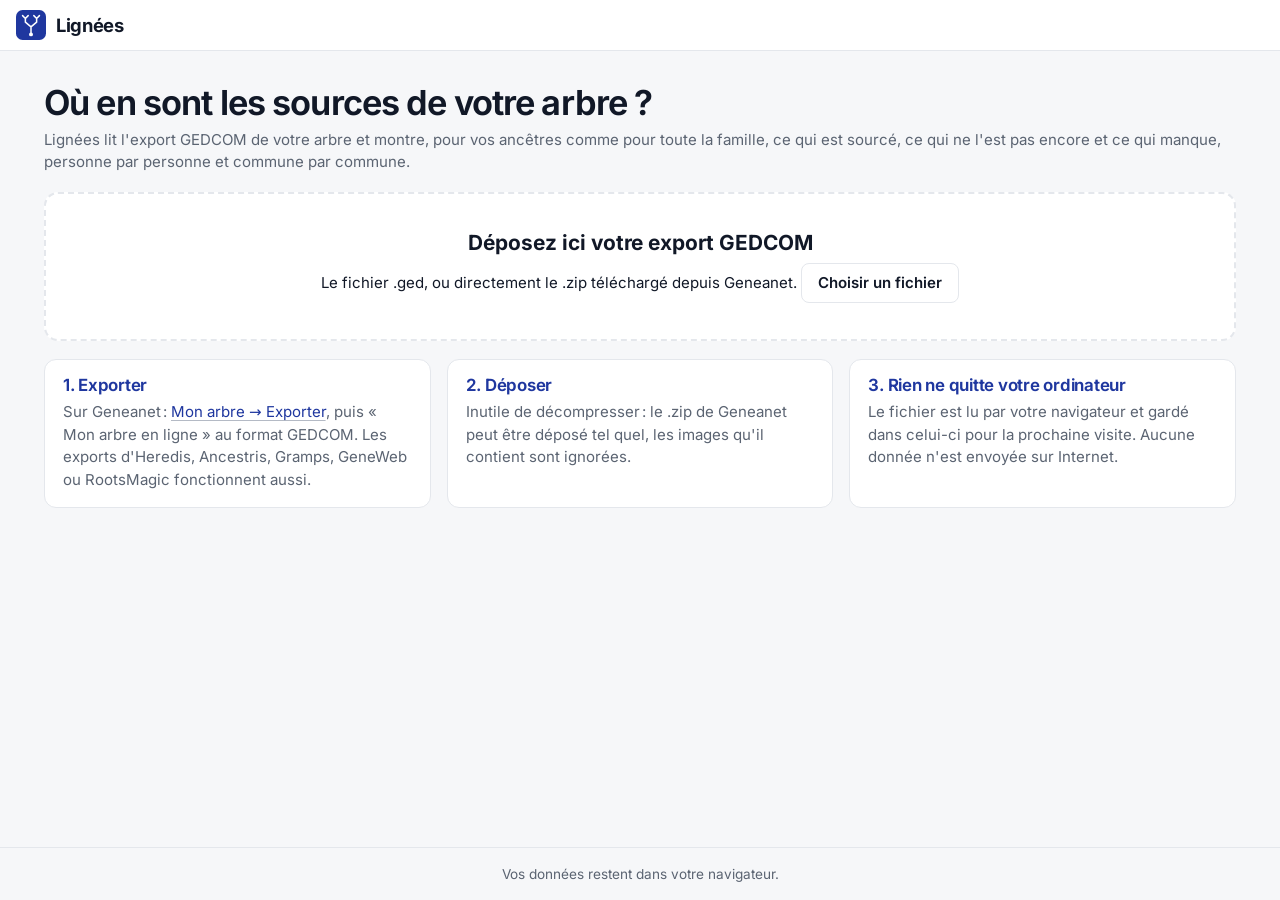
==== index.html @ 49a2cbf3 "Publication depuis gedcom ici-be/gedcom@c1917a017d04b3aa61ab92d46b024f3a39494d26" ====
<!doctype html>
<html lang="fr">
  <head>
    <meta charset="UTF-8" />
    <meta name="viewport" content="width=device-width, initial-scale=1, viewport-fit=cover" />
    <meta name="theme-color" content="#1f379f" />
    <meta name="description" content="Imprimer son arbre généalogique à partir d’un fichier GEDCOM : éventail, pyramide, sablier, arbre du couple. Rien n’est envoyé sur Internet." />
    <link rel="icon" href="./icon.svg" type="image/svg+xml" />
    <link rel="apple-touch-icon" href="./icon-192.png" />
    <meta name="robots" content="index, follow" />
    <title>Imprimer son arbre généalogique · Lignées</title>
    <link rel="canonical" href="https://ici.be/gedcom-print/" />
    <link rel="alternate" hreflang="fr-BE" href="https://ici.be/gedcom-print/print+fr-be/" />
    <link rel="alternate" hreflang="en-GB" href="https://ici.be/gedcom-print/print+en-gb/" />
    <link rel="alternate" hreflang="nl-BE" href="https://ici.be/gedcom-print/print+nl-be/" />
    <link rel="alternate" hreflang="x-default" href="https://ici.be/gedcom-print/" />
    <meta property="og:type" content="website" />
    <meta property="og:site_name" content="Lignées" />
    <meta property="og:title" content="Imprimer son arbre généalogique · Lignées" />
    <meta property="og:description" content="Imprimer son arbre généalogique à partir d’un fichier GEDCOM : éventail, pyramide, sablier, arbre du couple. Rien n’est envoyé sur Internet." />
    <meta property="og:url" content="https://ici.be/gedcom-print/" />
    <meta property="og:locale" content="fr_BE" />
    <meta property="og:locale:alternate" content="fr_BE" />
    <meta property="og:locale:alternate" content="en_GB" />
    <meta property="og:locale:alternate" content="nl_BE" />
    <meta property="og:image" content="https://ici.be/gedcom-print/partage-print-fr.png" />
    <meta property="og:image:width" content="1200" />
    <meta property="og:image:height" content="630" />
    <meta property="og:image:alt" content="Un éventail de huit générations d’ancêtres, teinté selon les provinces de naissance." />
    <meta name="twitter:card" content="summary_large_image" />
    <meta name="twitter:title" content="Imprimer son arbre généalogique · Lignées" />
    <meta name="twitter:description" content="Imprimer son arbre généalogique à partir d’un fichier GEDCOM : éventail, pyramide, sablier, arbre du couple. Rien n’est envoyé sur Internet." />
    <meta name="twitter:image" content="https://ici.be/gedcom-print/partage-print-fr.png" />
    <script type="module" crossorigin src="./assets/jsxRuntime-CO14URlN.js"></script>
    <script type="module" crossorigin src="./assets/main-Bx2-SzTo.js"></script>
    <link rel="stylesheet" crossorigin href="./assets/main-BFWq1Lyw.css">
  <link rel="manifest" href="./manifest.webmanifest"></head>
  <body>
    <div id="app"></div>
  </body>
</html>
---- assets/main-BFWq1Lyw.css ----
@font-face{font-family:Inter Variable;font-style:normal;font-display:swap;font-weight:100 900;src:url(./inter-cyrillic-ext-wght-normal-BOeWTOD4.woff2)format("woff2-variations");unicode-range:U+460-52F,U+1C80-1C8A,U+20B4,U+2DE0-2DFF,U+A640-A69F,U+FE2E-FE2F}@font-face{font-family:Inter Variable;font-style:normal;font-display:swap;font-weight:100 900;src:url(./inter-cyrillic-wght-normal-DqGufNeO.woff2)format("woff2-variations");unicode-range:U+301,U+400-45F,U+490-491,U+4B0-4B1,U+2116}@font-face{font-family:Inter Variable;font-style:normal;font-display:swap;font-weight:100 900;src:url(./inter-greek-ext-wght-normal-DlzME5K_.woff2)format("woff2-variations");unicode-range:U+1F??}@font-face{font-family:Inter Variable;font-style:normal;font-display:swap;font-weight:100 900;src:url(./inter-greek-wght-normal-CkhJZR-_.woff2)format("woff2-variations");unicode-range:U+370-377,U+37A-37F,U+384-38A,U+38C,U+38E-3A1,U+3A3-3FF}@font-face{font-family:Inter Variable;font-style:normal;font-display:swap;font-weight:100 900;src:url(./inter-vietnamese-wght-normal-CBcvBZtf.woff2)format("woff2-variations");unicode-range:U+102-103,U+110-111,U+128-129,U+168-169,U+1A0-1A1,U+1AF-1B0,U+300-301,U+303-304,U+308-309,U+323,U+329,U+1EA0-1EF9,U+20AB}@font-face{font-family:Inter Variable;font-style:normal;font-display:swap;font-weight:100 900;src:url(./inter-latin-ext-wght-normal-DO1Apj_S.woff2)format("woff2-variations");unicode-range:U+100-2BA,U+2BD-2C5,U+2C7-2CC,U+2CE-2D7,U+2DD-2FF,U+304,U+308,U+329,U+1D00-1DBF,U+1E00-1E9F,U+1EF2-1EFF,U+2020,U+20A0-20AB,U+20AD-20C0,U+2113,U+2C60-2C7F,U+A720-A7FF}@font-face{font-family:Inter Variable;font-style:normal;font-display:swap;font-weight:100 900;src:url(./inter-latin-wght-normal-Dx4kXJAl.woff2)format("woff2-variations");unicode-range:U+??,U+131,U+152-153,U+2BB-2BC,U+2C6,U+2DA,U+2DC,U+304,U+308,U+329,U+2000-206F,U+20AC,U+2122,U+2191,U+2193,U+2212,U+2215,U+FEFF,U+FFFD}@font-face{font-family:Inter Variable;font-style:italic;font-display:swap;font-weight:100 900;src:url(./inter-cyrillic-ext-wght-italic-B5xAaiFk.woff2)format("woff2-variations");unicode-range:U+460-52F,U+1C80-1C8A,U+20B4,U+2DE0-2DFF,U+A640-A69F,U+FE2E-FE2F}@font-face{font-family:Inter Variable;font-style:italic;font-display:swap;font-weight:100 900;src:url(./inter-cyrillic-wght-italic-DzZdc28x.woff2)format("woff2-variations");unicode-range:U+301,U+400-45F,U+490-491,U+4B0-4B1,U+2116}@font-face{font-family:Inter Variable;font-style:italic;font-display:swap;font-weight:100 900;src:url(./inter-greek-ext-wght-italic-DcOpz6Lw.woff2)format("woff2-variations");unicode-range:U+1F??}@font-face{font-family:Inter Variable;font-style:italic;font-display:swap;font-weight:100 900;src:url(./inter-greek-wght-italic-CILZdfAp.woff2)format("woff2-variations");unicode-range:U+370-377,U+37A-37F,U+384-38A,U+38C,U+38E-3A1,U+3A3-3FF}@font-face{font-family:Inter Variable;font-style:italic;font-display:swap;font-weight:100 900;src:url(./inter-vietnamese-wght-italic-K3WlGtc8.woff2)format("woff2-variations");unicode-range:U+102-103,U+110-111,U+128-129,U+168-169,U+1A0-1A1,U+1AF-1B0,U+300-301,U+303-304,U+308-309,U+323,U+329,U+1EA0-1EF9,U+20AB}@font-face{font-family:Inter Variable;font-style:italic;font-display:swap;font-weight:100 900;src:url(./inter-latin-ext-wght-italic-0pjOp8NU.woff2)format("woff2-variations");unicode-range:U+100-2BA,U+2BD-2C5,U+2C7-2CC,U+2CE-2D7,U+2DD-2FF,U+304,U+308,U+329,U+1D00-1DBF,U+1E00-1E9F,U+1EF2-1EFF,U+2020,U+20A0-20AB,U+20AD-20C0,U+2113,U+2C60-2C7F,U+A720-A7FF}@font-face{font-family:Inter Variable;font-style:italic;font-display:swap;font-weight:100 900;src:url(./inter-latin-wght-italic-DpCbqKDY.woff2)format("woff2-variations");unicode-range:U+??,U+131,U+152-153,U+2BB-2BC,U+2C6,U+2DA,U+2DC,U+304,U+308,U+329,U+2000-206F,U+20AC,U+2122,U+2191,U+2193,U+2212,U+2215,U+FEFF,U+FFFD}@font-face{font-family:Fraunces;font-style:normal;font-display:swap;font-weight:600;src:url(./fraunces-vietnamese-600-normal-BjlAJixd.woff2)format("woff2"),url(./fraunces-vietnamese-600-normal-DlAl5EAR.woff)format("woff");unicode-range:U+102-103,U+110-111,U+128-129,U+168-169,U+1A0-1A1,U+1AF-1B0,U+300-301,U+303-304,U+308-309,U+323,U+329,U+1EA0-1EF9,U+20AB}@font-face{font-family:Fraunces;font-style:normal;font-display:swap;font-weight:600;src:url(./fraunces-latin-ext-600-normal-BtzmzP0X.woff2)format("woff2"),url(./fraunces-latin-ext-600-normal-B0Dy4lqi.woff)format("woff");unicode-range:U+100-2BA,U+2BD-2C5,U+2C7-2CC,U+2CE-2D7,U+2DD-2FF,U+304,U+308,U+329,U+1D00-1DBF,U+1E00-1E9F,U+1EF2-1EFF,U+2020,U+20A0-20AB,U+20AD-20C0,U+2113,U+2C60-2C7F,U+A720-A7FF}@font-face{font-family:Fraunces;font-style:normal;font-display:swap;font-weight:600;src:url(./fraunces-latin-600-normal-BFCDtZfi.woff2)format("woff2"),url(./fraunces-latin-600-normal-DL5QCzvS.woff)format("woff");unicode-range:U+??,U+131,U+152-153,U+2BB-2BC,U+2C6,U+2DA,U+2DC,U+304,U+308,U+329,U+2000-206F,U+20AC,U+2122,U+2191,U+2193,U+2212,U+2215,U+FEFF,U+FFFD}@font-face{font-family:Fraunces;font-style:normal;font-display:swap;font-weight:700;src:url(./fraunces-vietnamese-700-normal-DH94m5DZ.woff2)format("woff2"),url(./fraunces-vietnamese-700-normal-DxawQjq2.woff)format("woff");unicode-range:U+102-103,U+110-111,U+128-129,U+168-169,U+1A0-1A1,U+1AF-1B0,U+300-301,U+303-304,U+308-309,U+323,U+329,U+1EA0-1EF9,U+20AB}@font-face{font-family:Fraunces;font-style:normal;font-display:swap;font-weight:700;src:url(./fraunces-latin-ext-700-normal-CanUGppC.woff2)format("woff2"),url(./fraunces-latin-ext-700-normal-DuBstVeD.woff)format("woff");unicode-range:U+100-2BA,U+2BD-2C5,U+2C7-2CC,U+2CE-2D7,U+2DD-2FF,U+304,U+308,U+329,U+1D00-1DBF,U+1E00-1E9F,U+1EF2-1EFF,U+2020,U+20A0-20AB,U+20AD-20C0,U+2113,U+2C60-2C7F,U+A720-A7FF}@font-face{font-family:Fraunces;font-style:normal;font-display:swap;font-weight:700;src:url(./fraunces-latin-700-normal-CEOla-zY.woff2)format("woff2"),url(./fraunces-latin-700-normal-DTjk5d1Q.woff)format("woff");unicode-range:U+??,U+131,U+152-153,U+2BB-2BC,U+2C6,U+2DA,U+2DC,U+304,U+308,U+329,U+2000-206F,U+20AC,U+2122,U+2191,U+2193,U+2212,U+2215,U+FEFF,U+FFFD}:root{--g1:#2a78d6;--g2:#eb6834;--g3:#1baf7a;--g4:#eda100;--g5:#e87ba4;--g6:#008300;--g7:#6250d6;--g8:#e34948;--g-famille:#7d8696;--g-parrain:#6250d6;--g-temoin:#2a78d6;--g-cotemoin:#eb6834;--g-vide:#a3abb8;--bg:#f6f7f9;--panel:#fff;--panel-2:#f1f3f6;--fg:#111827;--muted:#5b6472;--line:#e4e7ec;--souligne:#b4bac5;--accent:#1f379f;--accent-fg:#fff;--accent-bg:#ebeef9;--or:#b45309;--ok:#146c43;--ok-bg:#e3f4ea;--mid:#8a5300;--mid-bg:#fdf0d5;--ko:#b42318;--ko-bg:#fde8e6;--bleu:#1f5fbf;--bleu-bord:#a9c2ea;--orange:#d0661c;--orange-bord:#f0c19c;--homme:#3d6fb4;--femme:#c4547a;--serie1:#1f379f;--serie2:#d97706;--serie3:#7c5cc4;--vif1:#0a9396;--vif2:#ee9b00;--vif3:#bb3e03;--vide:#eceef2;--clos:#d5d9e0;--shadow:0 1px 2px #1018280f, 0 4px 12px #1018280d;--display:"Inter Variable", system-ui, sans-serif;--body:"Inter Variable", system-ui, sans-serif;--serif:"Fraunces", Georgia, serif;--radius:12px;--lightningcss-light:initial;--lightningcss-dark: ;color-scheme:light}@media (prefers-color-scheme:dark){:root:not([data-theme=light]){--g1:#3987e5;--g2:#d95926;--g3:#199e70;--g4:#c98500;--g5:#d55181;--g6:#008300;--g7:#9085e9;--g8:#e66767;--g-famille:#8a93a3;--g-parrain:#9085e9;--g-temoin:#3987e5;--g-cotemoin:#d95926;--g-vide:#5b6472;--bg:#0f1115;--panel:#171a21;--panel-2:#1f232c;--fg:#e6e8ee;--muted:#9aa3b2;--line:#2a2f3a;--souligne:#4a5160;--accent:#8fa2ff;--accent-fg:#0b1020;--accent-bg:#1d2547;--or:#fbbf24;--ok:#6fd49b;--ok-bg:#12301f;--mid:#ffc76e;--mid-bg:#3a2d12;--ko:#ff978a;--ko-bg:#3d1c18;--bleu:#8db6ff;--bleu-bord:#3b5a8c;--orange:#ff9d5c;--orange-bord:#7a4520;--homme:#86aef0;--femme:#f093b4;--serie1:#8fa2ff;--serie2:#fbbf24;--serie3:#c4b5fd;--vif1:#94d2bd;--vif2:#ee9b00;--vif3:#ca6702;--vide:#20242c;--clos:#333946;--shadow:0 1px 2px #00000059;--lightningcss-light: ;--lightningcss-dark:initial;color-scheme:dark}}:root[data-theme=dark]{--g1:#3987e5;--g2:#d95926;--g3:#199e70;--g4:#c98500;--g5:#d55181;--g6:#008300;--g7:#9085e9;--g8:#e66767;--g-famille:#8a93a3;--g-parrain:#9085e9;--g-temoin:#3987e5;--g-cotemoin:#d95926;--g-vide:#5b6472;--bg:#0f1115;--panel:#171a21;--panel-2:#1f232c;--fg:#e6e8ee;--muted:#9aa3b2;--line:#2a2f3a;--souligne:#4a5160;--accent:#8fa2ff;--accent-fg:#0b1020;--accent-bg:#1d2547;--or:#fbbf24;--ok:#6fd49b;--ok-bg:#12301f;--mid:#ffc76e;--mid-bg:#3a2d12;--ko:#ff978a;--ko-bg:#3d1c18;--bleu:#8db6ff;--bleu-bord:#3b5a8c;--orange:#ff9d5c;--orange-bord:#7a4520;--homme:#86aef0;--femme:#f093b4;--serie1:#8fa2ff;--serie2:#fbbf24;--serie3:#c4b5fd;--vif1:#94d2bd;--vif2:#ee9b00;--vif3:#ca6702;--vide:#20242c;--clos:#333946;--shadow:0 1px 2px #00000059;--lightningcss-light: ;--lightningcss-dark:initial;color-scheme:dark}*{box-sizing:border-box}html,body{min-height:100%;margin:0}body{background:var(--bg);color:var(--fg);font:15px/1.5 var(--body);font-feature-settings:"cv11";-webkit-font-smoothing:antialiased;margin:0}#app{flex-direction:column;min-height:100vh;display:flex}button,input,select{font:inherit;color:inherit}button{cursor:pointer}a{color:var(--accent);text-decoration-line:underline;-webkit-text-decoration-color:var(--souligne);text-decoration-color:var(--souligne);text-underline-offset:3px;text-decoration-thickness:1px}a:hover{text-decoration-color:currentColor}:focus-visible{outline:2px solid var(--accent);outline-offset:2px}[hidden]{display:none!important}h1,h2,h3{font-family:var(--display);letter-spacing:-.015em;margin:0;font-weight:650;line-height:1.15}.coque{flex-direction:column;flex:1;display:flex}.colonne{flex-direction:column;flex:1;min-width:0;display:flex}.bandeau{background:var(--panel);border-bottom:1px solid var(--line);z-index:10;flex-wrap:wrap;align-items:center;gap:12px 16px;padding:10px 16px;display:flex;position:sticky;top:0}.marque{color:var(--fg);font:700 1.15rem var(--display);letter-spacing:-.02em;align-items:center;gap:10px;text-decoration:none;display:flex}.logo{width:30px;height:30px}.logo rect{fill:var(--accent)}.logo path{fill:none;stroke:var(--panel);stroke-width:3.2px;stroke-linecap:round;stroke-linejoin:round}.logo circle{fill:var(--panel)}.onglets{scrollbar-width:none;gap:2px;max-width:100%;display:flex;overflow-x:auto}.onglets a{color:var(--muted);white-space:nowrap;border-radius:8px;align-items:center;gap:10px;padding:8px 12px;font-size:.93rem;font-weight:500;text-decoration:none;display:flex}.onglets a:hover{color:var(--fg);background:var(--panel-2)}.onglets a.actif{color:var(--accent);background:var(--accent-bg);font-weight:600}.icone-menu{fill:none;stroke:currentColor;stroke-width:1.5px;stroke-linecap:round;stroke-linejoin:round;flex:none;width:16px;height:16px}@media (width>=900px){.coque.avec-menu{flex-direction:row}.avec-menu .bandeau{z-index:30;border-bottom:0;border-right:1px solid var(--line);flex-flow:column;flex:none;align-items:stretch;gap:18px;width:232px;height:100vh;padding:20px 14px}.avec-menu .marque{padding:0 8px}.avec-menu .onglets{flex-direction:column;overflow:visible}.avec-menu .choix-racine{margin-left:0}.avec-menu .choix-racine-bouton{border-radius:10px;width:100%;max-width:none;padding:8px 12px}.avec-menu .choix-racine-panneau{left:0;right:auto}.avec-menu .depot.compact{margin-top:auto}.avec-menu .depot.compact p{text-align:center;flex-direction:column;align-items:stretch;gap:6px}}@media (width<=899px){.icone-menu{display:none}}.page{flex:1;width:100%;max-width:1240px;margin:0 auto;padding:32px 24px 48px}.pied{text-align:center;color:var(--muted);border-top:1px solid var(--line);padding:16px;font-size:.85rem}.pied a{color:inherit}.ecran{flex-direction:column;gap:18px;display:flex}.titre-ecran h1{letter-spacing:-.025em;font-size:clamp(1.6rem,3.6vw,2.15rem)}.sous-titre{color:var(--muted);margin:6px 0 0}.astuce,.aide{color:var(--muted);margin:0;font-size:.9rem}.retour{margin:0}.erreur{background:var(--ko-bg);color:var(--ko);border-radius:var(--radius);margin:0 0 12px;padding:10px 14px}.aucun{color:var(--muted);text-align:center;margin:0;padding:32px 0}.vide{color:var(--muted)}.bouton{border:1px solid var(--line);background:var(--panel);color:var(--fg);border-radius:8px;align-items:center;gap:6px;padding:8px 16px;font-weight:600;text-decoration:none;display:inline-flex}.bouton:hover{border-color:var(--accent)}.bouton.principal{background:var(--accent);color:var(--accent-fg);border-color:var(--accent)}.bouton.discret{padding:5px 12px;font-size:.9rem}.bouton:disabled{opacity:.5;cursor:default}.lien{color:var(--accent);-webkit-text-decoration:underline 1px var(--souligne);text-decoration:underline 1px var(--souligne);text-underline-offset:3px;background:0 0;border:0;padding:0}.lien:hover{text-decoration-color:currentColor}.lien.danger{color:var(--ko)}.depot{border:2px dashed var(--line);background:var(--panel);text-align:center;border-radius:14px;padding:36px 20px;transition:border-color .15s,background .15s}.depot.survol{border-color:var(--accent);background:var(--accent-bg)}.depot p{margin:0}.depot-titre{font:700 1.3rem var(--display);margin-bottom:8px!important}.depot.compact{border-radius:var(--radius);text-align:left;border-width:1.5px;padding:10px 14px}.depot.compact p{flex-wrap:wrap;align-items:center;gap:4px 10px;display:flex}.depot.compact .aide{font-size:.82rem}.accueil-tete{flex-wrap:wrap;justify-content:space-between;align-items:flex-end;gap:14px 24px;display:flex}.accueil-tete>div{min-width:0}.depot-global{z-index:50;pointer-events:none;background:color-mix(in srgb, var(--accent) 16%, transparent);border:3px dashed var(--accent);justify-content:center;align-items:center;display:flex;position:fixed;inset:0}.depot-global p{background:var(--panel);color:var(--fg);font:700 1.15rem var(--display);box-shadow:var(--shadow);border-radius:999px;padding:14px 22px}.oublier-menu{align-self:center;font-size:.82rem}.choix-langue{border:1px solid var(--line);background:var(--panel-2);border-radius:10px;align-self:flex-start;gap:2px;padding:2px;display:flex}.choix-langue button{color:var(--muted);font:inherit;letter-spacing:.04em;cursor:pointer;background:0 0;border:0;border-radius:8px;padding:4px 10px;font-size:.8rem;font-weight:600}.choix-langue button:hover{color:var(--fg)}.choix-langue button.actif{background:var(--panel);color:var(--accent);box-shadow:var(--shadow)}.menu-aide{color:var(--muted);flex-direction:column;gap:8px;margin-top:4px;padding:0 6px;font-size:.86rem;display:flex}.menu-aide p{margin:0}.menu-aide strong{color:var(--fg)}@media (width>=900px){.avec-menu .menu-aide+.depot{margin-top:0}}.bouton-dons{border:1px solid var(--line);background:var(--ko-bg);width:100%;color:var(--fg);font:inherit;cursor:pointer;text-align:left;border-radius:10px;align-items:center;gap:8px;padding:8px 12px;font-size:.88rem;font-weight:600;display:flex}.bouton-dons:hover{border-color:var(--ko)}@media (width>=900px){.avec-menu .bouton-dons{margin-top:auto}.avec-menu .bouton-dons+.depot{margin-top:0}}.coeur{fill:none;width:15px;height:15px;stroke:var(--ko);stroke-width:1.5px;stroke-linejoin:round;flex:none}.dons-carte{z-index:60;right:max(16px, env(safe-area-inset-right,0px));bottom:max(16px, env(safe-area-inset-bottom,0px));background:var(--panel);border:1px solid var(--line);width:min(430px,100vw - 32px);max-height:calc(100dvh - 32px);box-shadow:var(--shadow), 0 12px 36px #0a143238;border-radius:14px;flex-direction:column;gap:10px;padding:16px 18px;display:flex;position:fixed;overflow:auto}.dons-carte:focus{outline:none}.dons-carte h2{align-items:center;gap:8px;padding-right:28px;font-size:1.05rem;display:flex}.dons-carte .aide{margin:0}.dons-fermer{color:var(--muted);cursor:pointer;background:0 0;border:0;font-size:1.4rem;line-height:1;position:absolute;top:8px;right:10px}.dons-assos{flex-direction:column;margin:0;padding:0;list-style:none;display:flex}.dons-assos li{border-top:1px solid var(--line);flex-direction:column;gap:8px;padding:10px 0;display:flex}.dons-assos li>div:first-child{flex-direction:column;display:flex}.dons-liens{flex-wrap:wrap;align-items:center;gap:8px 14px;display:flex}.dons-compteur{border-top:1px solid var(--line);flex-direction:column;gap:6px;padding-top:10px;display:flex}.dons-total{margin:0;font-size:.9rem}.dons-merci{color:var(--ok);margin:0;font-size:.9rem;font-weight:600}.dons-formulaire{grid-template-columns:auto 1fr;align-items:center;gap:6px 10px;display:grid}.dons-formulaire input,.dons-formulaire select{min-width:0;font:inherit;border:1px solid var(--line);background:var(--bg);color:var(--fg);border-radius:8px;padding:6px 8px}.dons-formulaire .bouton,.dons-formulaire .aide,.dons-formulaire .erreur{grid-column:1/-1}.choix-racine{margin-left:auto;position:relative}.choix-racine-bouton{border:1px solid var(--line);background:var(--panel);color:var(--fg);font:inherit;cursor:pointer;border-radius:8px;align-items:center;gap:8px;max-width:190px;padding:5px 12px;display:inline-flex}.choix-racine-bouton:hover{border-color:var(--accent)}.choix-racine-sosa{letter-spacing:.06em;text-transform:uppercase;color:var(--accent);white-space:nowrap;font-size:.7rem;font-weight:600}.choix-racine-nom{white-space:nowrap;text-overflow:ellipsis;font-weight:600;overflow:hidden}.choix-racine-panneau{z-index:20;background:var(--panel);border:1px solid var(--line);border-radius:var(--radius);width:min(420px,100vw - 32px);box-shadow:var(--shadow);flex-direction:column;gap:10px;padding:14px;display:flex;position:absolute;top:calc(100% + 8px);right:0}.choix-racine-panneau .aide{margin:0}.accueil-duo{grid-template-columns:minmax(0,2fr) minmax(260px,1fr);align-items:start;gap:14px;display:grid}.accueil-duo>:only-child{grid-column:1/-1}.panneau.carte-accueil{grid-template-columns:minmax(200px,1fr) minmax(0,1.6fr);align-items:center;gap:18px;display:grid}.carte-accueil-texte{flex-direction:column;gap:10px;min-width:0;display:flex}.carte-accueil-texte .aide{margin:0}.carte-accueil-fond svg{background:#fafbfc;border-radius:10px;width:100%;height:auto;max-height:420px;display:block}.carte-accueil-regions{flex-direction:column;gap:5px;margin:0;padding:0;font-size:.92rem;list-style:none;display:flex}.carte-accueil-regions li{grid-template-columns:14px 1fr auto;align-items:center;gap:8px;display:grid}.carte-accueil-regions b{font-variant-numeric:tabular-nums}.pastille-couleur{border:1px solid color-mix(in srgb, var(--fg) 15%, transparent);border-radius:4px;width:14px;height:14px}.raccourcis .bouton strong{font-variant-numeric:tabular-nums}@media (width<=900px){.accueil-duo{grid-template-columns:1fr}}@media (width<=620px){.panneau.carte-accueil{grid-template-columns:1fr}}.etapes{grid-template-columns:repeat(auto-fit,minmax(240px,1fr));gap:16px;display:grid}.etapes>div{background:var(--panel);border:1px solid var(--line);border-radius:var(--radius);padding:16px 18px}.etapes h2{color:var(--accent);margin-bottom:6px;font-size:1.05rem}.etapes p{color:var(--muted);margin:0}.cartes{grid-template-columns:repeat(auto-fit,minmax(200px,1fr));gap:14px;display:grid}.carte{background:var(--panel);border:1px solid var(--line);border-radius:var(--radius);box-shadow:var(--shadow);flex-direction:column;gap:6px;padding:16px 18px;display:flex}.carte-titre{color:var(--muted);font-size:.85rem;font-weight:500}.carte-valeur{font:650 1.9rem/1.1 var(--display);letter-spacing:-.02em;font-variant-numeric:tabular-nums}.carte-detail{color:var(--muted);font-size:.85rem}.raccourcis{flex-wrap:wrap;gap:10px;display:flex}.annotations{grid-template-columns:repeat(auto-fit,minmax(min(100%,280px),1fr));gap:16px;display:grid}.annotation{gap:10px}.annotation p{margin:0}.annotation h2 a{color:inherit;text-decoration:none}.annotation h2 a:hover{color:var(--accent)}.annotation-mot{flex-wrap:wrap;align-items:center;gap:8px;display:flex}.annotation-pied{border-top:1px solid var(--line);flex-wrap:wrap;justify-content:space-between;gap:8px;padding-top:10px;font-size:.9rem;display:flex;margin-top:auto!important}.panneau{background:var(--panel);border:1px solid var(--line);border-radius:var(--radius);flex-direction:column;gap:16px;padding:18px 20px;display:flex}.panneau h2{font-size:1.1rem}.progres{flex-wrap:wrap;gap:8px 24px;margin:0;padding:0;list-style:none;display:flex}.progres strong{font:700 1.3rem var(--display);color:var(--accent)}.reglage{flex-direction:column;gap:8px;display:flex}.reglage h3{font-family:var(--body);font-size:1rem}.ligne{flex-wrap:wrap;gap:8px;display:flex}.ligne input{flex:260px}input[type=search],input[type=url],input[type=number],select{border:1px solid var(--line);background:var(--panel);border-radius:8px;min-width:0;padding:7px 10px}.choix-personne{flex-wrap:wrap;align-items:center;gap:10px;display:flex;position:relative}.choix-personne .actuel{font-weight:700}.choix-personne input{flex:220px}.resultats{z-index:5;background:var(--panel);border:1px solid var(--line);box-shadow:var(--shadow);border-radius:8px;max-height:320px;margin:4px 0 0;padding:4px;list-style:none;position:absolute;top:100%;left:0;right:0;overflow:auto}.resultats button{text-align:left;background:0 0;border:0;border-radius:6px;width:100%;padding:6px 10px}.resultats button:hover{background:var(--panel-2)}.filtres{background:var(--panel);border:1px solid var(--line);border-radius:var(--radius);flex-wrap:wrap;align-items:flex-end;gap:12px 16px;padding:14px 16px;display:flex}.filtres label{color:var(--muted);flex-direction:column;gap:4px;font-size:.85rem;font-weight:700;display:flex}.filtres label input,.filtres label select{color:var(--fg);font-size:1rem;font-weight:400}.filtres label input[type=search]{width:180px}.filtres label.court input{width:72px}.filtres label.case{color:var(--fg);flex-direction:row;align-items:center;gap:8px;font-size:.95rem;font-weight:400}.filtres .effacer-filtres{margin-left:auto}.effacer-filtres.actif{background:var(--mid-bg);color:var(--mid);border-color:var(--mid);font-weight:700}.intervalle{gap:4px;display:flex}.segments{background:var(--panel-2);border-radius:9px;padding:3px;display:inline-flex}.segments button{color:var(--muted);background:0 0;border:0;border-radius:7px;padding:6px 14px;font-weight:500}.segments button.actif{background:var(--panel);color:var(--fg);font-weight:600;box-shadow:0 1px 2px #1018281f}.barre-resultats{flex-wrap:wrap;align-items:center;gap:12px 20px;display:flex}.barre-resultats .bouton{margin-left:auto}.tableau-conteneur{background:var(--panel);border:1px solid var(--line);border-radius:var(--radius);overflow-x:auto}.tableau{border-collapse:collapse;width:100%;font-size:.93rem}.tableau th{text-align:left;color:var(--muted);border-bottom:1px solid var(--line);white-space:nowrap;background:var(--panel-2);padding:10px 12px;font-size:.78rem;font-weight:600}.tableau td{border-bottom:1px solid var(--line);vertical-align:top;padding:8px 12px}.tableau tbody tr:hover td{background:color-mix(in srgb, var(--panel-2) 55%, transparent)}.tableau tr.ouvert td{background:var(--accent-bg)}.tableau tr.coche td{opacity:.55}.tableau tr.coche .nom{text-decoration:line-through}.tableau .nombre{text-align:right;font-variant-numeric:tabular-nums}.tri{font:inherit;color:inherit;text-transform:inherit;letter-spacing:inherit;background:0 0;border:0;padding:0}.tri:hover{color:var(--fg)}.suivi td.sosa{white-space:nowrap;font-variant-numeric:tabular-nums;font-weight:700}.sosa .gen{color:var(--muted);font-size:.8rem;font-weight:400;display:block}.sosa .fratrie{color:var(--muted);margin-right:3px}.suivi td.nom{min-width:200px}.suivi .nom-bloc{vertical-align:top;max-width:calc(100% - 1.6em);display:inline-block}.suivi .nom-bloc .annees{margin-left:0;display:block}.suivi td.nom>.deplier{vertical-align:top}.suivi td.score{white-space:nowrap;font-variant-numeric:tabular-nums;color:var(--muted)}.deplier{color:var(--muted);background:0 0;border:0;padding:0 6px 0 0}.personne a{font-weight:700;text-decoration:none}.personne a:hover{text-decoration:underline}.annees{color:var(--muted);white-space:nowrap;font-variant-numeric:tabular-nums;margin-left:6px;font-size:.85rem}.filiation{color:var(--muted);background:var(--panel-2);white-space:nowrap;border-radius:6px;margin-left:6px;padding:0 6px;font-size:.78rem;display:inline-block}.marque-signature{vertical-align:-.1em;color:var(--muted);opacity:.7;cursor:help;margin-left:5px;display:inline-block}.marque-signature:hover{opacity:1}.marque-signature svg,.marque-croix{fill:none;stroke:currentColor;stroke-width:1.3px;stroke-linecap:round;stroke-linejoin:round;width:.85em;height:.85em}.fiche .fiche-signature{align-items:flex-start}.fiche .fiche-signature img{max-width:min(180px,50vw);max-height:44px}.fiche-illettre{color:var(--muted);flex-wrap:wrap;align-items:center;gap:6px;font-size:.88rem;display:flex}.fiche-illettre a{color:inherit}.aide-lien{text-align:center;background:var(--panel-2);border-radius:50%;width:1.1em;height:1.1em;font-size:.75rem;line-height:1.1em;text-decoration:none;display:inline-block}.mots-cles code{white-space:nowrap;font-size:.95rem}.avertissement{color:var(--mid)}.fait{align-items:flex-start;gap:8px;min-width:150px;display:flex}.mariages{flex-direction:column;gap:6px;display:flex}.date-lieu{flex-direction:column;line-height:1.3;display:flex}.date-lieu .lieu{color:var(--muted);font-size:.85rem}.pastille{border-radius:50%;flex:none;place-items:center;width:20px;height:20px;margin-top:1px;font-size:.75rem;font-weight:700;line-height:1;display:inline-grid}.pastille.source{background:var(--ok-bg);color:var(--ok)}.pastille.sans-source{background:var(--mid-bg);color:var(--mid)}.pastille.manquant{background:var(--ko-bg);color:var(--ko)}.pastille.sans-objet{background:var(--panel-2);color:var(--muted)}.pastille.introuvable{background:var(--panel-2);color:var(--muted);box-shadow:inset 0 0 0 1.5px var(--muted)}.mention-introuvable{color:var(--muted);margin-left:6px;font-size:.85em;font-style:italic}.details td{background:var(--accent-bg)}.fiche{flex-direction:column;gap:8px;padding:4px 0 8px 22px;display:flex}.fiche p{margin:0}.evenements{flex-direction:column;gap:6px;margin:0;padding:0;list-style:none;display:flex}.evenements li{flex-wrap:wrap;align-items:baseline;gap:8px;display:flex}.evenements .date-lieu{flex-direction:row;gap:8px}.sources{vertical-align:middle;flex-wrap:wrap;align-items:center;gap:4px;display:inline-flex}.badge-source{width:18px;height:18px;font:700 11px/1 var(--body);background:var(--panel);border:1px solid;border-radius:4px;place-items:center;padding:0;text-decoration:none;transition:background .15s,color .15s;display:inline-grid}.badge-source.lien-source{color:var(--bleu);border-color:var(--bleu-bord)}.badge-source.texte{color:var(--orange);border-color:var(--orange-bord)}.badge-source.lien-source:hover{background:var(--bleu);color:var(--panel)}.badge-source.texte:hover,.badge-source.texte[aria-expanded=true]{background:var(--orange);color:var(--panel)}.source-texte-conteneur{display:inline-flex;position:relative}.bulle-source{z-index:6;background:var(--panel);border:1px solid var(--orange-bord);width:max-content;max-width:min(320px,70vw);box-shadow:var(--shadow);color:var(--fg);white-space:normal;overflow-wrap:anywhere;border-radius:8px;padding:8px 10px;font-size:.85rem;position:absolute;top:calc(100% + 6px);left:0}.lieux .commune{font-weight:700;text-decoration:none}.lieux .commune:hover{text-decoration:underline}.tableau .contexte{color:var(--muted);font-size:.85rem;display:block}.progression{white-space:nowrap;font-variant-numeric:tabular-nums;align-items:center;gap:8px;display:flex}.barre{background:var(--panel-2);vertical-align:middle;border-radius:999px;width:120px;max-width:100%;height:8px;display:inline-block;overflow:hidden}.barre>span{background:var(--ok);border-radius:inherit;height:100%;display:block}.carte .barre{width:100%}.pagination{justify-content:center;align-items:center;gap:14px;display:flex}.pagination button{border:1px solid var(--line);background:var(--panel);border-radius:999px;padding:6px 14px}.pagination button:disabled{opacity:.4;cursor:default}.groupe{background:var(--panel);border:1px solid var(--line);border-radius:var(--radius);padding:16px 18px}.groupe h2{align-items:center;gap:10px;font-size:1.15rem;display:flex}.compte{font:700 .85rem var(--body);background:var(--mid-bg);color:var(--mid);border-radius:999px;padding:2px 10px}.siecle{margin-top:14px}.siecle h3{font:700 .9rem var(--body);color:var(--muted);margin-bottom:4px}.actes{margin:0;padding:0;list-style:none}.actes li{border-bottom:1px solid var(--line);grid-template-columns:auto auto 9.5rem 7.5rem 1fr auto;align-items:baseline;gap:4px 10px;padding:6px 0;display:grid}.actes li:last-child{border-bottom:0}.actes li.coche{opacity:.55}.actes li.coche .qui{text-decoration:line-through}.actes input{width:18px;height:18px;accent-color:var(--accent);align-self:center;margin:0}.actes .date{font-variant-numeric:tabular-nums}.actes .type{color:var(--muted);font-size:.9rem}.attente{color:var(--muted);flex-direction:column;align-items:center;gap:14px;padding:80px 0;font-weight:700;display:flex}.rouet{border:4px solid var(--line);border-top-color:var(--accent);border-radius:50%;width:36px;height:36px;animation:.9s linear infinite tourner}@keyframes tourner{to{transform:rotate(360deg)}}@media (prefers-reduced-motion:reduce){.rouet{animation-duration:3s}}.installation{z-index:20;left:12px;right:12px;bottom:calc(12px + env(safe-area-inset-bottom));background:var(--panel);border:1px solid var(--line);border-radius:var(--radius);max-width:520px;box-shadow:var(--shadow), 0 8px 28px #0000002e;flex-wrap:wrap;align-items:center;gap:12px;margin:0 auto;padding:12px 14px;display:flex;position:fixed}.installation p{flex:220px;margin:0;font-size:.95rem}.installation-actions{gap:8px;margin-left:auto;display:flex}.icone-partager{vertical-align:-.15em;fill:none;width:1.1em;height:1.1em;stroke:var(--bleu);stroke-width:2px;stroke-linecap:round;stroke-linejoin:round}@media (width<=640px){.bandeau{gap:8px}.page{padding:24px 16px 40px}.choix-racine-bouton{max-width:min(190px,100vw - 180px)}.choix-racine-panneau{width:auto;max-height:calc(100dvh - 140px);margin-top:8px;position:fixed;top:auto;left:16px;right:16px;overflow-y:auto}.onglets{flex-wrap:wrap;flex-basis:100%}.onglets a{padding:4px 9px;font-size:.92rem}.filtres label input[type=search]{width:100%}.filtres label{flex:140px}.filtres label.court{flex:0 auto}.barre-resultats .bouton{margin-left:0}.actes li{grid-template-columns:auto auto 1fr}.actes .type{grid-column:3}.actes .qui,.actes .sources{grid-column:3/-1}.actes .date{grid-column:3}}.bandeau-info{background:var(--mid-bg);color:var(--fg);border-radius:var(--radius);padding:10px 14px}.date-lieu .sources{margin-left:5px}.sexes{font-variant-numeric:tabular-nums;color:var(--muted);white-space:nowrap;gap:10px;display:inline-flex}.periode{font-variant-numeric:tabular-nums;white-space:nowrap}.communes-principales{color:var(--muted);font-size:.9rem}.communes-principales a{text-decoration:none}.communes-principales a:hover{text-decoration:underline}.etiquettes{flex-wrap:wrap;align-items:center;gap:6px;display:flex}.etiquettes-titre{text-transform:uppercase;letter-spacing:.04em;color:var(--muted);margin-right:4px;font-size:.8rem;font-weight:700}.etiquette{border:1px solid var(--line);background:var(--panel);color:var(--fg);border-radius:999px;gap:6px;padding:3px 10px;font-size:.9rem;text-decoration:none;display:inline-flex}a.etiquette:hover{border-color:var(--accent);color:var(--accent)}.gen-sosa{color:var(--muted);font-size:.8rem;display:block}.mentions{flex-direction:column;gap:6px;margin:0;padding:0;list-style:none;display:flex}.mentions li{flex-wrap:wrap;align-items:baseline;gap:8px;display:flex}.mentions .date-lieu{flex-direction:row;gap:8px}.libelle-metier{font-weight:700}.autres-metiers{font-size:.9rem}a.metier{text-decoration:none}a.metier:hover{text-decoration:underline}.fait .date-lieu>span:first-child{white-space:nowrap}.tri .fleche{width:1em;margin-left:4px;font-size:.75em;display:inline-block}th:not([aria-sort]) .tri .fleche{opacity:.35}.siecles{border-radius:18px;flex-wrap:wrap;align-self:flex-start}.carte-cadre{border:1px solid var(--line);border-radius:var(--radius);box-shadow:var(--shadow);position:relative;overflow:hidden}.carte-fond{background:var(--panel-2);height:clamp(420px,100vh - 330px,820px)}.carte-fond.en-placement,.carte-fond.en-placement .leaflet-interactive{cursor:crosshair}.carte-attente{background:color-mix(in srgb, var(--bg) 70%, transparent);color:var(--muted);z-index:500;flex-direction:column;justify-content:center;align-items:center;gap:12px;font-weight:700;display:flex;position:absolute;inset:0}.carte-consigne{z-index:600;background:var(--panel);border:2px solid var(--or);box-shadow:var(--shadow);border-radius:999px;align-items:center;gap:12px;max-width:calc(100% - 24px);padding:6px 8px 6px 16px;display:flex;position:absolute;top:12px;left:50%;transform:translate(-50%)}.legende{color:var(--muted);flex-wrap:wrap;align-items:center;gap:8px 18px;font-size:.9rem;display:flex}.degrade{border-radius:999px;display:inline-flex;overflow:hidden}.degrade i{width:18px;height:10px}.legende-incertain i{vertical-align:-2px;border:2px dashed #6b4fa0;border-radius:50%;width:12px;height:12px;margin-right:4px;display:inline-block}.a-placer{grid-template-columns:repeat(auto-fit,minmax(min(100%,420px),1fr));align-items:start;gap:18px;display:grid}.a-placer .panneau{gap:10px}.liste-lieux{margin:0;padding:0;list-style:none}.liste-lieux li{border-top:1px solid var(--line);grid-template-columns:1fr auto auto;grid-template-areas:"nom nombre action""contexte nombre action";align-items:center;gap:0 12px;padding:7px 0;display:grid}.liste-lieux li.actif{background:var(--mid-bg)}.liste-lieux a{grid-area:nom;font-weight:700}.liste-lieux .contexte{color:var(--muted);grid-area:contexte;font-size:.85rem}.liste-lieux .nombre{font-variant-numeric:tabular-nums;color:var(--muted);grid-area:nombre}.liste-lieux .bouton{grid-area:action}.carte-cadre .leaflet-container{font:15px/1.4 var(--body)}.carte-cadre .leaflet-popup-content-wrapper,.carte-cadre .leaflet-popup-tip{background:var(--panel);color:var(--fg);box-shadow:var(--shadow)}.carte-cadre .leaflet-popup-content{margin:12px 16px}.carte-cadre .leaflet-container a.leaflet-popup-close-button{color:var(--muted)}.carte-cadre .leaflet-tooltip{background:var(--panel);color:var(--fg);border-color:var(--line);font-weight:700}.carte-cadre .leaflet-tooltip-top:before{border-top-color:var(--panel)}.carte-cadre .leaflet-control-attribution{font-size:.7rem}.bulle-carte{flex-direction:column;gap:12px;max-height:300px;display:flex;overflow-y:auto}.bulle-lieu{flex-direction:column;gap:3px;display:flex}.bulle-lieu+.bulle-lieu{border-top:1px solid var(--line);padding-top:10px}.bulle-nom{font:700 1.1rem var(--display)}.bulle-carte .contexte{color:var(--muted);font-size:.85rem}.bulle-chiffres{font-size:.9rem}.bulle-note{color:var(--mid);font-size:.85rem}.bulle-actions{font-size:.85rem}@media (prefers-color-scheme:dark){:root:not([data-theme=light]) .carte-fond .leaflet-tile-pane{filter:invert()hue-rotate(180deg)brightness(.9)contrast(.85)saturate(.6)}}:root[data-theme=dark] .carte-fond .leaflet-tile-pane{filter:invert()hue-rotate(180deg)brightness(.9)contrast(.85)saturate(.6)}.carte-fond .leaflet-tile-pane{filter:saturate(.55)brightness(1.03)}.chiffres{grid-template-columns:repeat(auto-fit,minmax(130px,1fr));gap:10px;display:grid}.chiffres.bref{grid-template-columns:repeat(auto-fit,minmax(150px,1fr))}.chiffre{background:var(--panel-2);border-radius:10px;flex-direction:column;gap:2px;padding:10px 14px;display:flex}.chiffres.bref .chiffre{background:var(--panel);border:1px solid var(--line);box-shadow:var(--shadow)}.chiffre-valeur{font:700 1.55rem/1.15 var(--display);font-variant-numeric:tabular-nums}.chiffre-legende{color:var(--muted);font-size:.85rem;font-weight:700}.chiffre-detail{color:var(--muted);font-size:.8rem}.h{color:var(--homme)}.f{color:var(--femme)}.stats-grille{grid-template-columns:repeat(2,minmax(0,1fr));align-items:start;gap:18px;display:grid}.stats-grille .large{grid-column:1/-1}.stat{gap:12px;min-width:0}.stat h3{margin-top:4px;font-size:1rem}.stat-entete{flex-wrap:wrap;justify-content:space-between;align-items:flex-start;gap:10px 16px;display:flex}.stat-entete .aide{margin-top:4px}.deux{grid-template-columns:repeat(auto-fit,minmax(min(100%,320px),1fr));gap:12px 28px;display:grid}.trois{grid-template-columns:repeat(auto-fit,minmax(min(100%,260px),1fr));gap:12px 28px;display:grid}.deux>div,.trois>div{flex-direction:column;gap:8px;min-width:0;display:flex}.segments.petit button{padding:4px 11px;font-size:.88rem}.graphique{width:100%;min-height:40px}.graphique svg{display:block;overflow:visible}.graphique .grille{stroke:var(--line);stroke-dasharray:2 3}.graphique .base{stroke:var(--muted);stroke-opacity:.5}.graphique .axe{fill:var(--muted);font:11px var(--body);font-variant-numeric:tabular-nums}.graphique .axe.actif{fill:var(--fg);font-weight:700}.graphique .valeur{fill:var(--fg);font:700 10px var(--body);font-variant-numeric:tabular-nums}.graphique path{transition:opacity .15s}.graphique path:hover{opacity:.75}.legende-graphique{color:var(--muted);flex-wrap:wrap;gap:4px 16px;font-size:.85rem;display:flex}.legende-graphique i{border-radius:3px;width:10px;height:10px;margin-right:6px;display:inline-block}.classement{flex-direction:column;gap:5px;margin:0;padding:0;list-style:none;display:flex}.classement li{grid-template-columns:1.6em minmax(0,1fr) auto;grid-template-areas:"rang libelle total""rang piste piste";align-items:center;gap:1px 8px;display:grid}.classement .rang{color:var(--muted);font-variant-numeric:tabular-nums;text-align:right;grid-area:rang;align-self:start;padding-top:2px;font-size:.8rem}.classement .libelle{text-overflow:ellipsis;white-space:nowrap;grid-area:libelle;overflow:hidden}.classement .total{font-variant-numeric:tabular-nums;color:var(--muted);grid-area:total;font-size:.9rem}.classement .piste{background:var(--panel-2);border-radius:999px;grid-area:piste;height:7px;display:flex;overflow:hidden}.classement .piste>span{height:100%}.constat{background:var(--panel-2);border-radius:10px;margin:0;padding:10px 14px}.doyens summary{cursor:pointer;color:var(--accent);font-weight:700}.doyens ol{flex-direction:column;gap:4px;margin:8px 0 0;padding-left:1.6em;display:flex}.doyens .age{color:var(--muted);font-variant-numeric:tabular-nums}.tableau-defilant{max-height:360px;overflow:auto}.tableau.generations td,.tableau.generations th{text-align:right;font-variant-numeric:tabular-nums}.tableau.generations td:first-child,.tableau.generations th:first-child{text-align:left}@media (width<=860px){.stats-grille{grid-template-columns:minmax(0,1fr)}}.classement .variantes{color:var(--muted);font-size:.82rem}.outils-impression{flex-direction:column;gap:12px;display:flex}.choix-modeles{grid-template-columns:repeat(auto-fit,minmax(210px,1fr));gap:14px;display:grid}.modele{background:var(--panel);border:1.5px solid var(--line);color:var(--fg);box-shadow:var(--shadow);border-radius:14px;flex-direction:column;gap:12px;padding:12px;text-decoration:none;transition:border-color .15s,box-shadow .15s;display:flex}.modele:hover{border-color:var(--accent)}div.modele:hover{border-color:var(--line)}.modele.actif{border-color:var(--accent);box-shadow:0 0 0 3px var(--accent-bg), var(--shadow)}.modele-feuille{aspect-ratio:4/3;background:#fff;border-radius:6px;display:block;overflow:hidden;box-shadow:0 0 0 1px #0000001f,0 3px 8px #141e3c24}.vignette{width:100%;height:100%;display:block}.modele-texte{flex-direction:column;gap:3px;min-width:0;padding:0 4px 4px;display:flex}.modele-texte strong{font:650 1.1rem/1.2 var(--display);text-wrap:balance}.modele-texte .aide{margin:0}.modele-repere{letter-spacing:.07em;text-transform:uppercase;color:var(--accent);font-size:.72rem;font-weight:600}@media (width<=520px){.choix-modeles{grid-template-columns:1fr;gap:10px}.modele{flex-direction:row;align-items:center}.modele-feuille{flex:0 0 38%}}.modele-choisi{flex-direction:column;gap:4px;display:flex}.options-impression{flex-wrap:wrap;align-items:center;gap:10px 20px;display:flex}.options-impression.groupes-options{border-top:1px solid var(--line);flex-direction:column;align-items:stretch;gap:10px;padding-top:14px}.groupe-options{grid-template-columns:8.5rem 1fr;align-items:center;gap:6px 16px;display:grid}.groupe-options-titre{text-transform:uppercase;letter-spacing:.05em;color:var(--muted);font-size:.78rem;font-weight:700}.groupe-options-corps{flex-wrap:wrap;align-items:center;gap:8px 20px;display:flex}.option-groupee{background:var(--panel-2);border-radius:8px;flex-wrap:wrap;align-items:center;gap:8px 16px;padding:6px 12px;display:inline-flex}.pastilles-theme{align-items:center;gap:4px;display:inline-flex}.pastille-theme{border:1.5px solid;border-radius:4px;width:14px;height:14px;display:inline-block}.options-impression .case{align-items:center;gap:6px;display:inline-flex}.options-impression .case.inactif{opacity:.5}.options-impression .alignement-titre{align-items:center;gap:8px;display:inline-flex}.groupe-boutons-align{border:1px solid var(--line);background:var(--panel);border-radius:8px;display:inline-flex;overflow:hidden}.bouton-align{width:32px;height:28px;color:var(--muted);cursor:pointer;background:0 0;border:none;justify-content:center;align-items:center;padding:0;display:inline-flex}.bouton-align:hover{color:var(--fg);background:var(--panel-2)}.bouton-align.actif{background:var(--accent);color:var(--accent-fg)}.bouton-align+.bouton-align{border-left:1px solid var(--line)}.options-impression .pas-generations .bouton.discret{padding:3px 10px;line-height:1.2}.options-impression input[type=date],.options-impression select{font:inherit;border:1px solid var(--line);background:var(--panel);color:var(--fg);border-radius:8px;padding:4px 8px}@media (width<=640px){.groupe-options{grid-template-columns:1fr;gap:4px}}.groupe-options-corps:has(>.matrice-options-cadre){flex-direction:column;align-items:flex-start;gap:10px}.matrice-options-cadre{border:1px solid var(--line);border-radius:10px;max-width:100%;overflow-x:auto}.matrice-options{border-collapse:collapse;font-size:.9rem}.matrice-options th,.matrice-options td{text-align:center;white-space:nowrap;padding:5px 14px}.matrice-options thead th{color:var(--muted);background:var(--panel-2);font-size:.78rem;font-weight:600}.matrice-options thead td{background:var(--panel-2)}.matrice-options tbody th{text-align:left;font-weight:500}.matrice-options tbody tr+tr>*{border-top:1px solid var(--line)}.matrice-options td+td,.matrice-options th+td,.matrice-options th+th,.matrice-options td+th{border-left:1px solid var(--line)}.matrice-options input[type=checkbox]{vertical-align:middle;width:16px;height:16px;accent-color:var(--accent);margin:0}.matrice-options select{padding:2px 6px;font-size:.85rem}.matrice-options .sans{color:var(--muted);font-size:.82rem}.matrice-sous{gap:12px;display:inline-flex}.matrice-sous label{color:var(--muted);align-items:center;gap:5px;font-size:.82rem;display:inline-flex}.groupe-options:has(.matrice-options-cadre)>.groupe-options-titre{align-self:start;padding-top:8px}.matrice-suite{flex-wrap:wrap;align-items:center;gap:8px 20px;display:flex}.ligne .aide{flex:280px;align-self:center}.apercu-outils{justify-content:space-between;align-items:center}.apercu{box-shadow:var(--shadow);background:#fff;border-radius:6px;overflow:auto}.apercu svg.feuille{width:100%;height:auto;display:block}.apercu.zoom{cursor:grab;max-height:calc(100vh - 32px)}.apercu.zoom.glisse{cursor:grabbing;-webkit-user-select:none;user-select:none}.apercu.zoom svg.feuille{width:260%}.apercu svg.feuille+svg.feuille{border-top:12px solid var(--bg)}.feuille text{fill:#1f2523;font-family:Fira Sans Condensed,Arial Narrow,sans-serif}.feuille .pn,.feuille .disp{font-family:Fraunces,Georgia,serif;font-weight:500}.feuille .nm{letter-spacing:.04em;font-weight:600}.feuille .ns,.feuille .mt,.feuille.italiques .nd{fill:#646b67;font-style:italic}.feuille .so{fill:#a07424;font-size:.8em;font-weight:600}.feuille .lieu{letter-spacing:.07em;font-weight:500}.feuille .cap{letter-spacing:.16em;font-weight:500}.feuille .mut{fill:#646b67}.feuille .fr{fill:#4e5552;font-style:italic}.feuille .an{font-variant-numeric:tabular-nums;font-weight:600}.feuille .mar{paint-order:stroke;stroke:#fff;stroke-width:3px;stroke-linejoin:round}.ascendance{flex-direction:column;gap:18px;display:flex}.ascendance .titre-ecran{flex-direction:column;gap:6px;display:flex}.bandeau-chiffres{border-top:1px solid var(--line);flex-wrap:wrap;gap:8px 28px;margin-top:6px;padding-top:12px;display:flex}.bandeau-chiffres div{align-items:baseline;gap:7px;display:flex}.bandeau-chiffres b{font:600 1.55rem/1 var(--display);color:var(--accent);font-variant-numeric:tabular-nums}.bandeau-chiffres span{color:var(--muted);font-size:.88rem}.panneau.asc{flex-direction:column;gap:12px;min-width:0;display:flex}.panneau.asc h2{margin:0}.panneau.asc h3{margin:4px 0 0;font-size:1rem}.panneau.asc .aide{margin:0}.asc-entete{flex-wrap:wrap;justify-content:space-between;align-items:baseline;gap:12px;display:flex}.asc-tete{grid-template-columns:minmax(0,1.25fr) minmax(0,1fr);align-items:stretch;gap:16px;display:grid}@media (width<=900px){.asc-tete{grid-template-columns:minmax(0,1fr)}}.eventail-completude{width:100%;height:auto;display:block}.legende-asc{color:var(--muted);flex-wrap:wrap;gap:6px 14px;font-size:.82rem;display:flex}.legende-asc i{vertical-align:-1px;border-radius:3px;width:12px;height:12px;margin-right:5px;display:inline-block}.legende-asc i.hachure,.places i.c{background:repeating-linear-gradient(45deg, var(--clos) 0 2px, var(--vide) 2px 4px)}.quartiers{grid-template-columns:minmax(0,1fr) minmax(0,1fr);gap:10px;display:grid}@media (width<=520px){.quartiers{grid-template-columns:minmax(0,1fr)}}.quartier{border:1px solid var(--line);border-top:3px solid var(--c);background:var(--panel);text-align:left;border-radius:10px;flex-direction:column;gap:5px;min-width:0;padding:10px 12px;display:flex}.quartier[aria-pressed=true]{box-shadow:0 0 0 2px var(--c)}.quartier:focus-visible{outline:2px solid var(--accent);outline-offset:2px}.quartier-nom{font:600 1.05rem var(--display)}.quartier small{color:var(--muted);font-size:.8rem;line-height:1.35}.quartier-sous{border-top:1px dashed var(--line);grid-template-columns:minmax(0,1fr) auto;gap:1px 8px;padding-top:5px;font-size:.78rem;display:grid}.quartier-sous span:nth-child(2n){color:var(--muted);text-align:right;font-variant-numeric:tabular-nums}.courbe{width:100%;height:34px;display:block}.cotes{color:var(--muted);letter-spacing:.1em;text-transform:uppercase;justify-content:space-between;font-size:.72rem;display:flex}.frise{flex-direction:column;display:flex}.etape{border-top:1px solid var(--line);grid-template-columns:64px minmax(0,1fr);gap:18px;padding:12px 0;display:grid}.etape-num{font:500 1.9rem/1 var(--display);color:var(--accent);font-variant-numeric:tabular-nums}.etape-num small{font:400 .75rem var(--body);color:var(--muted);margin-top:4px;display:block}.etape-corps{flex-direction:column;gap:8px;min-width:0;display:flex}.etape-chiffres{color:var(--muted);flex-wrap:wrap;align-items:baseline;gap:4px 16px;font-size:.9rem;display:flex}.etape-chiffres strong{color:var(--fg)}.etape-fait{background:var(--panel-2);border-radius:8px;max-width:75ch;margin:0;padding:8px 12px;font-size:.95rem}.etape-fait em{color:var(--accent);font-style:normal;font-weight:700}.places{flex-wrap:wrap;gap:3px;display:flex}.places i{background:var(--vide);border-radius:3px;width:11px;height:11px;display:block}.places i.r{background:var(--accent)}.places i.h{background:var(--homme)}.places i.f{background:var(--femme)}.deux-cotes{grid-template-columns:minmax(0,1fr) minmax(0,1fr);gap:4px;display:grid}.cote{background:var(--vide);border-radius:4px;height:8px;display:flex;overflow:hidden}.cote.pere{justify-content:flex-end}.cote span{height:100%;display:block}.cote.pere span{background:var(--homme)}.cote.mere span{background:var(--femme)}.chaine{padding-bottom:6px;display:flex;overflow-x:auto}.maillon{border-left:2px solid var(--accent-bg);flex-direction:column;flex:none;min-width:118px;padding:8px 10px;font-size:.82rem;display:flex}.maillon .nom{font-size:.9rem;font-weight:700}.chaine .saut{color:var(--muted);white-space:nowrap;flex:none;align-self:center;padding:0 10px;font-size:.8rem}.ascendance .nom{font-weight:700}.ascendance a.nom{color:inherit;-webkit-text-decoration-color:var(--line);text-decoration-color:var(--line)}.ascendance a.nom:hover{color:var(--accent)}.asc-pistes{grid-template-columns:repeat(auto-fill,minmax(250px,1fr));gap:0 22px;display:grid}.asc-piste{border-bottom:1px solid var(--line);grid-template-columns:2.6em minmax(0,1fr);gap:2px 8px;padding:8px 0;font-size:.9rem;display:grid}.asc-piste-g{color:var(--muted);padding-top:2px;font-size:.8rem;font-weight:700}.asc-piste small{color:var(--muted);grid-column:2;font-size:.8rem}.asc-piste .manque{color:var(--or);font-weight:700}.asc-paire{grid-template-columns:minmax(0,1fr) minmax(0,1fr);gap:16px;display:grid}@media (width<=860px){.asc-paire{grid-template-columns:minmax(0,1fr)}}.jetons{grid-template-columns:repeat(auto-fill,minmax(230px,1fr));gap:8px;display:grid}.jeton{background:var(--panel-2);border-radius:8px;flex-direction:column;gap:1px;padding:8px 11px;font-size:.88rem;display:flex}.jeton small{color:var(--muted);font-variant-numeric:tabular-nums;font-size:.75rem}.nuage{flex-wrap:wrap;align-items:baseline;gap:4px 14px;line-height:1.25;display:flex}.nuage>span{font-family:var(--display);color:var(--accent)}.nuage small{font:.7rem var(--body);color:var(--muted);margin-left:3px}.asc-temps{grid-template-columns:minmax(0,2fr) minmax(0,1fr);align-items:end;gap:20px;display:grid!important}@media (width<=760px){.asc-temps{grid-template-columns:minmax(0,1fr)}}.asc-siecles{width:100%;height:auto;max-height:180px;display:block}.duree{flex-direction:column;gap:10px;display:flex}.duree div{align-items:baseline;gap:8px;display:flex}.duree b{font:600 1.6rem/1 var(--display);color:var(--accent)}.duree span{color:var(--muted);font-size:.88rem}.ascendance h3 a{color:inherit;-webkit-text-decoration-color:var(--line);text-decoration-color:var(--line)}.ascendance h3 a:hover{color:var(--accent)}a.asc-piste-g{text-decoration:none}a.asc-piste-g:hover{color:var(--accent)}.lignee{flex-direction:column;gap:18px;display:flex}.lignee .titre-ecran{flex-direction:column;gap:6px;display:flex}.photo{flex-direction:column;flex:none;align-items:center;gap:3px;margin:0;display:flex}.photo img{display:block}.photo.portrait img{object-fit:cover;object-position:50% 25%;border:2px solid var(--panel);outline:1px solid var(--line);box-shadow:var(--shadow);background:var(--panel-2);border-radius:50%}.photo.signature img{object-fit:contain;width:auto;height:auto}.photo figcaption{font:italic .78rem/1.2 var(--display);color:var(--muted);text-align:center;max-width:12em}@media (prefers-color-scheme:dark){:root:not([data-theme=light]) .photo.signature img{filter:invert()hue-rotate(180deg)brightness(.9)}}:root[data-theme=dark] .photo.signature img{filter:invert()hue-rotate(180deg)brightness(.9)}@media print{:root:root .photo.signature img{filter:none}.photo.portrait img{box-shadow:none}}.lg-onglets{flex-wrap:wrap;align-items:center;gap:10px 16px;display:flex}.lg-retour{font-size:.9rem;font-weight:700;text-decoration:none}.lg-onglets .segments{scrollbar-width:none;max-width:100%;overflow-x:auto}.lg-onglets .segments a{color:var(--muted);white-space:nowrap;border-radius:999px;padding:6px 14px;font-weight:700;text-decoration:none}.lg-onglets .segments a.actif{background:var(--panel);color:var(--accent);box-shadow:var(--shadow)}.lg-onglets .segments small{opacity:.75;font-weight:400}.lg-choix{flex:220px;max-width:340px}.lg-choix input{width:100%}.resultats a{color:var(--fg);border-radius:6px;padding:6px 10px;text-decoration:none;display:block}.resultats a:hover{background:var(--panel-2)}.lg-page{grid-template-columns:minmax(0,1fr) 280px;align-items:start;gap:24px;display:grid}@media (width<=900px){.lg-page{grid-template-columns:minmax(0,1fr)}}.lg-frise{margin:0;padding:0;list-style:none}.lg-frise>li{grid-template-columns:58px 26px minmax(0,1fr);gap:0 12px;display:grid}.lg-temps{text-align:right;font-variant-numeric:tabular-nums;padding-top:14px}.lg-temps b{font:500 1.3rem/1 var(--display);color:var(--accent);display:block}.lg-temps small{color:var(--muted);font-size:.72rem;font-style:italic}.lg-noeud{background:linear-gradient(var(--line), var(--line)) center / 2px 100% no-repeat;position:relative}.lg-noeud:after{content:"";background:var(--panel);border:3px solid var(--c,var(--accent));border-radius:50%;width:14px;height:14px;margin-left:-7px;position:absolute;top:16px;left:50%}.lg-noeud.racine{background-position:top;background-size:2px 18px}.lg-noeud.racine:after{background:var(--c);box-shadow:0 0 0 4px var(--accent-bg)}.lg-noeud.vide{background:repeating-linear-gradient(var(--line) 0 4px, transparent 4px 8px) center bottom / 2px 100% no-repeat}.lg-noeud.vide:after{border-style:dashed;border-color:var(--clos)}.lg-corps{min-width:0;padding:6px 0 4px}.lg-carte{background:var(--panel);border:1px solid var(--line);border-left:4px solid var(--c);border-radius:var(--radius);box-shadow:var(--shadow);align-items:center;gap:14px;padding:12px 16px;display:flex}.lg-infos{flex-direction:column;flex:1;gap:4px;min-width:0;display:flex}.lg-photo.portrait img{width:72px;height:88px}.lg-photo.signature img{max-width:min(170px,34vw);max-height:64px}.lg-case{color:var(--muted);align-items:center;gap:6px;font-size:.9rem;display:inline-flex}.photo.lg-mini{vertical-align:middle;margin:-4px 6px -4px 0;display:inline-block}.lg-mini.portrait img{border-width:1px;border-radius:50%;width:26px;height:26px;padding:0}.lg-mini.signature img{max-width:90px;max-height:24px}.lg-carte.racine{background:var(--accent-bg)}.lg-gen{color:var(--muted);text-transform:uppercase;letter-spacing:.06em;font-variant-numeric:tabular-nums;font-size:.75rem}.lg-carte h3{font:600 1.2rem/1.2 var(--display);margin:0 0 4px}.lignee .nom{color:inherit;-webkit-text-decoration-color:var(--line);text-decoration-color:var(--line)}.lignee a.nom:hover{color:var(--accent)}.lg-fait,.lg-union-ligne{align-items:flex-start;gap:8px;font-size:.92rem;display:flex}.lg-signe{text-align:center;width:1em;color:var(--muted);flex:none;font-weight:700}.lg-fait .lieu,.lg-union .lieu,.lg-route .lieu{color:inherit;-webkit-text-decoration-color:var(--line);text-decoration-color:var(--line)}.lg-fait a.lieu:hover,.lg-union a.lieu:hover,.lg-route a.lieu:hover{color:var(--accent)}.lg-metiers{flex-wrap:wrap;gap:4px;margin-top:4px;display:flex}.lg-metiers .etiquette{padding:1px 9px;font-size:.8rem}.lg-union{border-left:2px dotted var(--line);flex-direction:column;gap:2px;margin:10px 0 14px 4px;padding:6px 0 6px 14px;display:flex}.lg-union .nom{font-weight:700}.lg-union .annees{white-space:normal;margin-left:2px}.lg-union-detail{color:var(--muted);padding-left:28px;font-size:.82rem}.lg-union-detail:empty{display:none}.lg-bifurquer{white-space:nowrap;font-size:.8rem;text-decoration:none}.lg-bifurquer:hover{text-decoration:underline}.lg-siecle{padding:14px 0 6px 76px;position:relative;display:block!important}.lg-siecle span{font:italic 600 .95rem var(--display);color:var(--or);background:var(--bg);padding:0 8px 0 0;display:inline-block}.lg-siecle:before{content:"";border-top:1px solid var(--line);z-index:-1;margin-top:4px;position:absolute;top:50%;left:70px;right:0}.lg-siecle{isolation:isolate}.lg-sommet .lg-noeud:after{top:14px}.lg-suite{flex-direction:column;gap:2px;padding:8px 0 18px;font-size:.9rem;display:flex}.lg-suite-titre{color:var(--muted);text-transform:uppercase;letter-spacing:.06em;font-size:.75rem}.lg-suite-ligne.a-chercher span{color:var(--or);font-weight:700}.lg-suite-ligne.inconnu span,.lg-suite-ligne.introuvable span{color:var(--muted);font-style:italic}.lg-suite a{font-weight:700;text-decoration:none}.lg-suite a:hover{text-decoration:underline}.lg-cote{flex-direction:column;gap:16px;display:flex;position:sticky;top:76px}@media (width<=900px){.lg-cote{position:static}}.lg-cote h2{font-size:1.1rem}.lg-route{flex-direction:column;margin:0;padding:0;list-style:none;display:flex}.lg-route li{flex-wrap:wrap;align-items:baseline;gap:0 8px;padding:0 0 12px 20px;display:flex;position:relative}.lg-route li:before{content:"";background:var(--accent);border-radius:50%;width:9px;height:9px;position:absolute;top:7px;left:3px}.lg-route li:not(:last-child):after{content:"";background:var(--line);width:1px;position:absolute;top:18px;bottom:2px;left:7px}.lg-route .lieu{font-weight:700}.lg-route small{color:var(--muted);font-size:.78rem}.lg-contexte{color:var(--muted);flex-basis:100%;font-size:.78rem}.lg-contexte:empty{display:none}.lg-nom{font:600 1.05rem var(--display);color:var(--accent)}@media (width<=520px){.lg-frise>li{grid-template-columns:44px 20px minmax(0,1fr);gap:0 8px}.lg-temps b{font-size:1.05rem}.lg-siecle{padding-left:56px}.lg-siecle:before{left:52px}}@media print{.lg-onglets,.lg-bifurquer{display:none}.lg-carte{box-shadow:none;break-inside:avoid}.lg-cote{position:static}}.mg-onglets .segments{scrollbar-width:none;max-width:100%;overflow-x:auto}.mg-onglets .segments a{color:var(--muted);white-space:nowrap;border-radius:999px;padding:6px 14px;font-weight:700;text-decoration:none}.mg-onglets .segments a.actif{background:var(--panel);color:var(--accent);box-shadow:var(--shadow)}.mg-entete{flex-direction:column;gap:6px;display:flex}.mg-entete .aide{max-width:75ch;margin:0}.mg-papier{border:1px solid var(--line);background:#fff;border-radius:8px;min-width:0;display:block;overflow:hidden}.mg-carte,.mg-graphe{width:100%;height:auto;display:block}.mg-siecles{grid-template-columns:repeat(auto-fit,minmax(170px,1fr));gap:14px;display:grid}.mg-siecle{text-align:left;color:var(--fg);background:0 0;border:0;border-radius:10px;flex-direction:column;gap:6px;padding:4px;display:flex}.mg-siecle strong{font-family:var(--serif);font-size:1.15rem}.mg-siecle .aide{font-size:.85rem;line-height:1.35}.mg-siecle:hover .mg-papier{border-color:var(--muted)}.mg-siecle.actif .mg-papier{border-color:var(--accent);box-shadow:0 0 0 2px var(--accent)}.mg-legende{color:var(--muted);flex-wrap:wrap;align-items:center;gap:6px 16px;font-size:.88rem;display:flex}.mg-legende i{vertical-align:-1px;border-radius:1px;width:12px;height:10px;margin-right:5px;display:inline-block}.mg-puce{vertical-align:0;border-radius:50%;width:10px;height:10px;margin-right:6px;display:inline-block}.mg-duo{grid-template-columns:minmax(0,1.2fr) minmax(0,1fr);align-items:start;gap:22px;display:grid}.mg-duo.egal{grid-template-columns:minmax(0,1fr) minmax(0,1fr)}@media (width<=860px){.mg-duo,.mg-duo.egal{grid-template-columns:minmax(0,1fr)}}.mg-cote{flex-direction:column;gap:12px;min-width:0;display:flex}.mg-cote h3{margin:0;font-size:1.05rem}.mg-cote .aide{margin:0}.mg-choix{flex-wrap:wrap;align-items:center;gap:6px;display:flex}.mg-choix a{background:var(--panel-2);color:var(--fg);border-radius:999px;padding:4px 12px;font-size:.92rem;text-decoration:none}.mg-choix a.actif{background:var(--accent);color:var(--accent-fg);font-weight:700}.mg-choix a.mg-ouvrir{color:var(--accent);background:0 0;margin-left:auto;font-weight:700}.mg-fil{border-top:1px solid var(--line);max-height:620px;margin:0;padding:0;list-style:none;overflow-y:auto}.mg-fil li{border-bottom:1px solid var(--line);grid-template-columns:2.6em minmax(0,1fr);gap:2px 10px;padding:7px 4px;font-size:.93rem;display:grid}.mg-fil li:hover,.mg-fil li.actif{background:var(--panel-2)}.mg-gen{font-family:var(--serif);color:var(--muted);text-align:right}.mg-ou{color:var(--muted);grid-column:2;font-size:.86rem}.mg-km{color:var(--accent)}.mg-lecture{flex-wrap:wrap;align-items:center;gap:14px;display:flex}.mg-lecture input{min-width:160px;accent-color:var(--accent);flex:1}.mg-lecture .mg-vitesse{color:var(--muted);align-items:center;gap:8px;font-size:.88rem;display:flex}.mg-lecture .mg-vitesse input{flex:none;width:110px;min-width:0}.mg-lecture .mg-vitesse span{font-variant-numeric:tabular-nums;min-width:4.2em}.mg-lecture .bouton{min-width:90px}.mg-annee{font-family:var(--serif);font-variant-numeric:tabular-nums;font-size:2.2rem;line-height:1}.mg-barres{gap:5px;font-size:.88rem;display:grid}.mg-barres>div{grid-template-columns:minmax(0,10em) 1fr 3em;align-items:center;gap:8px;display:grid}.mg-barres span:first-child{text-overflow:ellipsis;white-space:nowrap;overflow:hidden}.mg-barre{background:var(--panel-2);border-radius:2px;height:10px;overflow:hidden}.mg-barre i{height:100%;display:block}.mg-barres .nombre{text-align:right;color:var(--muted);font-variant-numeric:tabular-nums}.mg-graphe text{font:11px var(--body);fill:#5e6763}.mg-graphe text.fort{fill:#2f5d50;font-weight:700}.rc-reglages{gap:12px}.rc-ligne{flex-wrap:wrap;align-items:center;gap:10px 14px;display:flex}.rc-ligne .choix-personne{flex:320px}.rc-etiquette{text-transform:uppercase;letter-spacing:.04em;color:var(--muted);font-size:.8rem;font-weight:700}.rc-texte{padding:clamp(16px,3vw,32px)}.rc-texte>section{width:100%}.rc-texte .rc-titre{margin-bottom:4px;font-size:clamp(1.6rem,3.5vw,2.1rem)}.rc-texte h3{font-family:var(--display);margin:26px 0 4px;font-size:1.15rem}.rc-texte p{font-family:var(--display);text-align:justify;-webkit-hyphens:auto;hyphens:auto;margin:10px 0;font-size:.94rem;font-weight:400;line-height:1.65}.rc-texte a{color:inherit;text-decoration:underline;-webkit-text-decoration-color:var(--souligne);text-decoration-color:var(--souligne);text-underline-offset:3px;text-decoration-thickness:1px}.rc-texte a:hover{color:var(--accent)}.rc-texte .rc-gras{font-weight:700}.rc-texte .rc-sosa{color:var(--muted);font-variant-numeric:tabular-nums;letter-spacing:.02em;font-size:.78em;font-weight:500;text-decoration:none}.rc-texte a.rc-sosa:hover{color:var(--accent)}.rc-texte .rc-appel{vertical-align:.6em;margin-left:1px;font-size:.62em;line-height:0}.rc-texte .rc-appel a{color:var(--muted);font-variant-numeric:tabular-nums;padding:0 1px;font-weight:500;text-decoration:none}.rc-texte .rc-appel a:hover{color:var(--accent)}.rc-texte .rc-num{font-variant-numeric:lining-nums;color:var(--muted)}.rc-texte .rc-lit{margin:8px 0 2px;font-style:italic}.rc-ancre{scroll-margin-top:90px}.rc-liste{margin:4px 0 4px clamp(10px,3vw,28px)}.rc-item{grid-template-columns:2.2em 1fr;align-items:baseline;display:grid}.rc-marque{font-family:var(--display);font-variant-numeric:tabular-nums;font-size:.94rem}.rc-corps>p:first-child{margin-top:6px}.rc-notes{margin:18px 0 30px;padding-top:8px;position:relative}.rc-notes:before{content:"";border-top:1px solid var(--line,#ccc);width:9em;position:absolute;top:0;left:0}.rc-texte .rc-notes p{text-align:left;-webkit-hyphens:manual;hyphens:manual;grid-template-columns:2.6em 1fr;margin:3px 0;font-size:.78rem;line-height:1.45;display:grid}.rc-notes .rc-num-note{color:var(--muted);font-variant-numeric:tabular-nums lining-nums;text-decoration:none}.rc-notes p,.rc-texte sup a{scroll-margin-top:90px}.rc-vise{animation:1.6s ease-out rc-vise}@keyframes rc-vise{0%{background:color-mix(in srgb, var(--accent) 22%, transparent)}to{background:0 0}}.rc-texte a.rc-evt{white-space:nowrap;text-decoration-style:dotted}.rc-texte a.rc-evt .icone-evt{vertical-align:-.1em;width:.95em;height:.95em;color:var(--accent);margin-right:.18em}.icone-evt{flex:none;width:1.1em;height:1.1em}.ev-titre{align-items:center;gap:6px;display:inline-flex}.ev-titre .icone-evt{color:var(--accent)}.ev-h1{align-items:center;gap:10px;display:flex}.ev-h1 .icone-evt{width:.9em;height:.9em;color:var(--accent)}.ev-traces p{margin:0}.ev-traces ul{margin:4px 0 0;padding-left:1.2em}.ev-tableau .ev-date{white-space:nowrap;font-variant-numeric:tabular-nums;color:var(--muted)}.ev-tableau .ev-siecle td{font-family:var(--display);background:var(--panel-2);font-weight:600}.rc-case{align-items:center;gap:6px;font-size:.9rem;display:inline-flex}.rc-figures{float:right;align-items:flex-end;gap:12px;margin:4px 0 8px 18px;display:flex}.rc-figures .portrait img{width:84px;height:104px}.rc-figures .signature img{max-width:min(180px,38vw);max-height:70px}.rc-corps .rc-figures .portrait img{width:64px;height:80px}.rc-corps .rc-figures .signature img{max-width:min(140px,30vw);max-height:54px}.rc-figures .photo.portrait img{border-radius:4px}@media (width<=560px){.rc-figures{gap:8px;margin-left:12px}.rc-figures .portrait img,.rc-corps .rc-figures .portrait img{width:52px;height:64px}.rc-figures .signature img,.rc-corps .rc-figures .signature img{max-width:110px;max-height:44px}.lg-photo.portrait img{width:52px;height:64px}}.rc-texte>section:after{content:"";clear:both;display:block}.rc-texte .rc-notes,.rc-texte h3{clear:both}@media print{.recit>.titre-ecran,.rc-reglages{display:none!important}.rc-texte{border:0;padding:0}.rc-texte p,.rc-marque{font-size:9.5pt;line-height:1.5}.rc-texte .rc-notes p{font-size:7.5pt}.rc-texte a{text-decoration:none}.rc-texte h3{break-after:avoid}.rc-figures{break-inside:avoid}}.filtres-imprimes{display:none}@page{margin:12mm 10mm}@media print{:root:root:root{--bg:#fff;--panel:#fff;--panel-2:#f2f2f0;--fg:#111;--muted:#555;--line:#d4d4d0;--accent:#1f379f;--accent-bg:#fff;--ok:#1d7a4a;--ok-bg:#dcf1e3;--mid:#9a5b00;--mid-bg:#fdecc8;--ko:#b23a2c;--ko-bg:#fbe1dc;--bleu:#1f5fbf;--bleu-bord:#a9c2ea;--orange:#d0661c;--orange-bord:#f0c19c;--shadow:none;--lightningcss-light:initial;--lightningcss-dark: ;color-scheme:light}html{font-size:8pt}body{background:#fff;font-size:9pt}*{-webkit-print-color-adjust:exact;print-color-adjust:exact}.demo-fond,.dons-carte,.bandeau,.pied,.sous-titre,.astuce,.bandeau-info,.retour,.pagination,.barre-resultats .bouton,.deplier,.erreur,.installation{display:none!important}.coque,.colonne{display:block}.page{max-width:none;padding:0}.ecran{gap:6px}.titre-ecran h1{font-size:15pt}a{color:inherit;text-decoration:none}.filtres{color:var(--muted);background:0 0;border:0;padding:0;font-size:8.5pt;display:block}.filtres>*{display:none!important}.filtres>.segments{background:0 0;padding:0;display:inline!important}.filtres .segments button:not(.actif){display:none}.filtres .segments button.actif{box-shadow:none;color:var(--fg);background:0 0;padding:0;font-weight:700}.filtres>.filtres-imprimes{display:inline!important}.filtres>.filtres-imprimes:before{content:" · "}.barre-resultats{gap:4px 14px;font-size:8.5pt}.avis-impression{border:1px solid var(--mid);color:var(--mid);margin:0;padding:4px 8px;font-size:8.5pt}.tableau-conteneur{background:0 0;border:0;border-radius:0;overflow:visible}.tableau{font-size:8pt}.tableau thead{display:table-header-group}.tableau tr{break-inside:avoid}.tableau th{color:var(--fg);border-bottom:1.5px solid var(--fg);background:0 0;padding:3px 6px;font-size:7pt}.tableau td{padding:3px 6px;line-height:1.25}.tableau tbody tr:hover td,.tableau tr.ouvert td,.details td{background:0 0}.suivi td.nom{min-width:0}.fait{gap:4px;min-width:0}.mariages{gap:2px}.pastille{width:12px;height:12px;margin-top:0;font-size:6.5pt}.badge-source{border-radius:3px;width:12px;height:12px;font-size:6.5pt}.date-lieu{line-height:1.2}.date-lieu .lieu,.annees,.sosa .gen,.tableau .contexte{font-size:7pt}.barre{width:50px;height:5px}.fiche{gap:3px;padding:2px 0 4px 12px}.groupe{break-inside:auto;border:0;padding:0}.arbre-imprime>.titre-ecran,.arbre-imprime>.outils-impression,.arbre-imprime>.choix-modeles,.arbre-imprime>.apercu-outils{display:none!important}.arbre-imprime .apercu{max-height:none;box-shadow:none;border-radius:0;overflow:visible}.arbre-imprime svg.feuille{display:block}.arbre-imprime svg.feuille+svg.feuille{break-before:page;border-top:0}body:has(.arbre-imprime) .page{padding:0}.groupe h2{font-size:11pt}.actes li{break-inside:avoid;padding:2px 0}}.lectures ul{margin:0;padding-left:1.2em}.lectures li{margin:2px 0}@font-face{font-family:Fira Sans Condensed;font-style:normal;font-weight:400;font-display:swap;unicode-range:U+100-130,U+132-151,U+154-17F;src:url(./fira-sans-condensed-latin-ext-400-normal-BHj09Mzt.woff2)format("woff2")}@font-face{font-family:Fira Sans Condensed;font-style:normal;font-weight:500;font-display:swap;unicode-range:U+100-130,U+132-151,U+154-17F;src:url(./fira-sans-condensed-latin-ext-500-normal-CDI94yGp.woff2)format("woff2")}@font-face{font-family:Fira Sans Condensed;font-style:normal;font-weight:600;font-display:swap;unicode-range:U+100-130,U+132-151,U+154-17F;src:url(./fira-sans-condensed-latin-ext-600-normal-10nHsj_O.woff2)format("woff2")}@font-face{font-family:Fira Sans Condensed;font-style:italic;font-weight:400;font-display:swap;unicode-range:U+100-130,U+132-151,U+154-17F;src:url(./fira-sans-condensed-latin-ext-400-italic-DgCgndbR.woff2)format("woff2")}@font-face{font-family:Fraunces;font-style:normal;font-weight:400;font-display:swap;unicode-range:U+100-130,U+132-151,U+154-17F;src:url(./fraunces-latin-ext-400-normal-D8gbi3Gu.woff2)format("woff2")}@font-face{font-family:Fraunces;font-style:normal;font-weight:500;font-display:swap;unicode-range:U+100-130,U+132-151,U+154-17F;src:url(./fraunces-latin-ext-500-normal-Z5DV8IzT.woff2)format("woff2")}.demo-fond{z-index:70;padding:max(16px, env(safe-area-inset-top,0px)) max(16px, env(safe-area-inset-right,0px)) max(16px, env(safe-area-inset-bottom,0px)) max(16px, env(safe-area-inset-left,0px));background:#0a0e198c;place-items:center;display:grid;position:fixed;inset:0}.demo{--demo-p1:#3f6fb8;--demo-p2:#d0661c;--demo-p3:#3f9a6e;--demo-p4:#a855a8;--demo-p5:#c9a227;background:var(--bg);border:1px solid var(--line);border-radius:14px;flex-direction:column;gap:14px;width:min(760px,100%);max-height:100%;padding:20px;display:flex;position:relative;overflow:auto;box-shadow:0 12px 40px #00000059}.demo:focus{outline:none}.demo-fermer{color:var(--muted);cursor:pointer;background:0 0;border:0;font-size:1.5rem;line-height:1;position:absolute;top:8px;right:12px}.demo-entete{flex-wrap:wrap;justify-content:space-between;align-items:end;gap:12px;padding-right:26px;display:flex}.demo-entete h2{text-wrap:balance;font-size:1.2rem}.demo-entete p{color:var(--muted);margin:2px 0 0;font-size:.88rem}.demo-rejouer{border:1px solid var(--line);background:var(--panel);border-radius:8px;padding:6px 12px;font-size:.82rem;font-weight:600}.demo-rejouer:hover{border-color:var(--accent);color:var(--accent)}.demo-etapes{counter-reset:e;grid-template-columns:repeat(4,1fr);gap:6px;margin:0;padding:0;list-style:none;display:grid}.demo-etapes li{counter-increment:e;border-top:3px solid var(--line);min-width:0;color:var(--muted);padding-top:7px;font-size:.78rem;font-weight:600;transition:color .3s,border-color .3s}.demo-etapes li:before{content:counter(e) ". "}.demo-etapes li.on{color:var(--accent);border-color:var(--accent)}.demo-etapes li.fait{color:var(--fg);border-color:var(--accent);opacity:.7}.demo-fenetre{background:var(--panel);border:1px solid var(--line);box-shadow:var(--shadow);border-radius:12px;overflow:hidden}.demo-barre{background:var(--panel-2);border-bottom:1px solid var(--line);color:var(--muted);align-items:center;gap:8px;padding:8px 14px;font-size:.75rem;display:flex}.demo-barre i{background:var(--line);border-radius:50%;width:9px;height:9px}.demo-barre span{text-overflow:ellipsis;white-space:nowrap;margin-left:6px;overflow:hidden}.demo-scene{height:380px;position:relative;overflow:hidden}.demo-vue{opacity:0;visibility:hidden;flex-direction:column;gap:14px;padding:22px;transition:opacity .35s,transform .35s,visibility .35s;display:flex;position:absolute;inset:0;transform:translateY(8px)}.demo-vue.on{opacity:1;visibility:visible;transform:none}.demo-vue h3{margin:0;font-size:1.05rem}.demo-vue .aide{margin:-8px 0 0}.demo-depot{border:2px dashed var(--line);text-align:center;border-radius:12px;flex:1;place-content:center;gap:6px;padding:16px;transition:border-color .3s,background .3s;display:grid}.demo-depot.survol{border-color:var(--accent);background:var(--accent-bg)}.demo-depot small{color:var(--muted);font-size:.82rem}.demo-depot .lu{display:none}.demo-depot.lu-ok{border-style:solid;border-color:var(--ok);background:var(--ok-bg)}.demo-depot.lu-ok .vide{display:none}.demo-depot.lu-ok .lu{display:block}.demo-depot .coche{background:var(--ok);width:34px;height:34px;color:var(--panel);border-radius:50%;place-items:center;font-weight:700;display:inline-grid}.demo-fichier{z-index:3;background:var(--panel);border:1px solid var(--line);box-shadow:var(--shadow);white-space:nowrap;opacity:0;border-radius:9px;align-items:center;gap:9px;padding:8px 12px;font-size:.82rem;font-weight:600;transition:transform 2.2s cubic-bezier(.4,0,.2,1),opacity .3s;display:flex;position:absolute;top:0;left:0}.demo-fichier svg{flex:none}.demo-fichier small{color:var(--muted);font-weight:500}.demo-champ{border:1px solid var(--line);background:var(--panel);border-radius:9px;align-items:center;gap:8px;min-height:44px;padding:10px 12px;display:flex}.demo-champ.actif{border-color:var(--accent);box-shadow:0 0 0 3px var(--accent-bg)}.demo-champ svg{color:var(--muted);flex:none}.demo-saisie{white-space:nowrap;flex:1;min-width:0;overflow:hidden}.demo-saisie.vide{color:var(--muted)}.demo-curtxt{background:var(--fg);width:1.5px;height:18px;animation:1s steps(2,end) infinite demo-clig}@keyframes demo-clig{50%{opacity:0}}.demo-resultats{border:1px solid var(--line);opacity:0;border-radius:9px;flex-direction:column;transition:opacity .25s,transform .25s;display:flex;overflow:hidden;transform:translateY(-4px)}.demo-resultats.on{opacity:1;transform:none}.demo-res{border-top:1px solid var(--line);justify-content:space-between;align-items:baseline;gap:10px;padding:10px 14px;transition:background .2s;display:flex}.demo-res:first-child{border-top:0}.demo-res small{color:var(--muted);white-space:nowrap}.demo-res.choisi{background:var(--accent-bg)}.demo-res .sosa{color:var(--accent-fg);background:var(--accent);vertical-align:1px;opacity:0;border-radius:5px;margin-left:8px;padding:1px 7px;font-size:.68rem;font-weight:700;transition:opacity .25s;display:inline-block}.demo-res.choisi .sosa{opacity:1}.demo-cartes{flex:1;grid-template-columns:repeat(4,1fr);gap:10px;min-height:0;display:grid}.demo-carte{border:1px solid var(--line);background:var(--panel);border-radius:10px;flex-direction:column;gap:8px;min-width:0;padding:10px;transition:border-color .25s,box-shadow .25s,transform .25s;display:flex}.demo-carte svg{background:var(--panel-2);border-radius:6px;flex:1;width:100%;height:auto;min-height:0}.demo-carte span{font-size:.78rem;font-weight:600;line-height:1.25}.demo-carte.survol{border-color:var(--accent);transform:translateY(-2px)}.demo-carte.choisi{border-color:var(--accent);box-shadow:0 0 0 3px var(--accent-bg)}.demo-carte .m{fill:none;stroke:var(--muted);stroke-width:1.4px}.demo-carte .f{fill:var(--accent);opacity:.85;stroke:none}.demo-feuille{flex:1;grid-template-columns:1fr auto;align-items:center;gap:18px;min-height:0;display:grid}.demo-papier{color:#1b2233;aspect-ratio:297/210;background:#fff;border-radius:4px;flex-direction:column;justify-self:center;align-items:center;height:100%;min-height:0;max-height:100%;padding:10px 12px 8px;display:flex;box-shadow:0 2px 14px #00000038}.demo-papier b{font-size:.75rem}.demo-papier p{color:#6a7384;margin:0;font-size:.6rem}.demo-papier svg{flex:1;width:100%;min-height:0}.demo-papier .seg{opacity:0;transition:opacity .7s}.demo-papier .trace .seg{opacity:1}.demo-actions{flex-direction:column;gap:8px;width:190px;display:flex}.demo-imprimer{cursor:default;transition:transform .15s,filter .15s}.demo-imprimer.appui{filter:brightness(.88);transform:scale(.96)}.demo-actions .aide{text-align:center}.demo-pret{background:var(--ok-bg);color:var(--ok);opacity:0;border-radius:9px;align-items:center;gap:8px;padding:9px 12px;font-size:.82rem;font-weight:600;transition:opacity .3s,transform .3s;display:flex;transform:translateY(6px)}.demo-pret.on{opacity:1;transform:none}.demo-souris{z-index:5;pointer-events:none;opacity:0;filter:drop-shadow(0 1px 2px #00000059);width:22px;height:22px;transition:transform 1.5s cubic-bezier(.4,0,.2,1),opacity .3s;position:absolute;top:0;left:0}.demo-souris svg{transform-origin:3px 2px;transition:transform .12s;display:block}.demo-souris.clic svg{transform:scale(.82)}.demo-jauge{background:var(--line);border-radius:2px;height:3px;overflow:hidden}.demo-jauge div{background:var(--accent);width:0;height:100%}.bouton-demo{border:1px solid var(--line);background:var(--accent-bg);width:100%;color:var(--accent);font:inherit;cursor:pointer;text-align:left;border-radius:10px;align-items:center;gap:8px;padding:8px 12px;font-size:.88rem;font-weight:600;display:flex}.bouton-demo:hover{border-color:var(--accent)}.bouton-demo svg{fill:currentColor;flex:none;width:15px;height:15px}@media (width<=600px){.demo{padding:14px}.demo-scene{height:430px}.demo-vue{padding:16px}.demo-cartes{grid-template-columns:repeat(2,1fr)}.demo-feuille{grid-template-columns:1fr;align-content:start;gap:12px}.demo-papier{width:100%;height:auto}.demo-actions{width:100%}.demo-etapes li{font-size:.7rem}}@media (prefers-reduced-motion:reduce){.demo-vue,.demo-papier .seg,.demo-fichier,.demo-souris{transition:none}.demo-curtxt{animation:none}}.graphe-reglages{flex-direction:column;align-items:stretch;gap:12px}.graphe-ligne{flex-wrap:wrap;align-items:flex-end;gap:10px 16px;display:flex}.graphe-personne{flex:320px;max-width:560px}.graphe-etiquette{color:var(--muted);align-self:center;font-size:.85rem;font-weight:700}.filtres label.graphe-type{align-self:center;gap:6px;font-size:.9rem}.graphe-couleur{margin-left:auto}.graphe-type svg,.graphe-liens svg{flex:none;width:22px;height:8px;overflow:visible}svg[class^=trait-] line{stroke-width:2px;stroke-linecap:round}.trait-famille line{stroke:var(--g-famille)}.trait-parrain line{stroke:var(--g-parrain)}.trait-temoin line{stroke:var(--g-temoin);stroke-dasharray:5 3}.trait-cotemoin line{stroke:var(--g-cotemoin);stroke-dasharray:1.5 3.5}.choix-metiers{flex-wrap:wrap;align-items:center;gap:8px;display:flex}.choix-metiers .puces{list-style:none;display:contents}.choix-metiers .puces li{border:1px solid var(--line);background:var(--panel-2);border-radius:999px;align-items:center;gap:6px;padding:3px 4px 3px 10px;font-size:.9rem;display:inline-flex}.choix-metiers .puces li.tout-retirer{background:0 0;border:0;padding:0 4px}.choix-metiers .puces button:not(.lien){width:22px;height:22px;color:var(--muted);background:0 0;border:0;border-radius:50%;font-size:1.05rem;line-height:1}.choix-metiers .puces button:not(.lien):hover{background:var(--line);color:var(--fg)}.choix-metiers .compte,.graphe-classement .compte{background:var(--panel);color:var(--muted);border:1px solid var(--line);padding:0 7px;font-size:.75rem}.choix-metiers-recherche{flex:260px;max-width:420px;position:relative}.choix-metiers-recherche input{width:100%}.choix-metiers-recherche .resultats{max-height:340px;overflow-y:auto}.choix-metiers-recherche .resultats button{justify-content:space-between;gap:8px;display:flex}.choix-metiers-recherche .resultats button.tout{color:var(--accent);font-weight:600}.pastille-couleur{border-radius:50%;flex:none;width:10px;height:10px;display:inline-block}.pastille-couleur.creuse{border:2px solid var(--g-vide);box-sizing:border-box;width:10px;height:10px}.graphe-cadre{grid-template-columns:minmax(0,1fr) 320px;gap:16px;display:grid}.graphe-toile{background:var(--panel);border:1px solid var(--line);border-radius:var(--radius);height:max(460px,100vh - 330px);position:relative;overflow:hidden}.graphe-toile canvas{touch-action:none;cursor:grab;width:100%;height:100%;position:absolute;inset:0}.graphe-haut{align-items:center;gap:8px;display:flex;position:absolute;top:12px;left:12px}.graphe-haut input{background:color-mix(in srgb, var(--panel) 90%, transparent);width:230px}.graphe-compte{color:var(--muted);font-size:.85rem}.graphe-bilan{color:var(--muted);text-align:right;background:color-mix(in srgb, var(--panel) 85%, transparent);border-radius:6px;padding:2px 6px;font-size:.85rem;position:absolute;top:14px;right:14px}.graphe-calcul{align-items:center;gap:6px;display:inline-flex}.graphe-calcul .rouet{border-width:2px;width:12px;height:12px}.graphe-bilan strong{color:var(--fg);font-variant-numeric:tabular-nums}.graphe-legende{background:color-mix(in srgb, var(--panel) 88%, transparent);border:1px solid var(--line);border-radius:8px;flex-direction:column;gap:3px;max-width:calc(100% - 80px);margin:0;padding:8px 10px;font-size:.82rem;list-style:none;display:flex;position:absolute;bottom:12px;left:12px}.graphe-legende li{align-items:center;gap:7px;display:flex}.graphe-zoom{flex-direction:column;gap:6px;display:flex;position:absolute;bottom:12px;right:12px}.graphe-zoom button{border:1px solid var(--line);background:var(--panel);width:34px;height:34px;color:var(--fg);box-shadow:var(--shadow);border-radius:8px;place-items:center;font-size:1.15rem;display:grid}.graphe-zoom button:hover{border-color:var(--accent)}.graphe-zoom svg{fill:none;stroke:currentColor;stroke-width:1.6px;stroke-linecap:round;stroke-linejoin:round;width:15px;height:15px}.graphe-vide{text-align:center;max-width:30em;height:fit-content;color:var(--muted);pointer-events:none;margin:auto;padding:0 20px;position:absolute;inset:0}.graphe-fiche{background:var(--panel);border:1px solid var(--line);border-radius:var(--radius);flex-direction:column;gap:10px;max-height:max(460px,100vh - 330px);padding:16px 18px;display:flex;overflow-y:auto}.graphe-fiche h2{margin:0;font-size:1.05rem}.graphe-fiche h3{color:var(--muted);margin:6px 0 0;font-size:.85rem;font-weight:700}.graphe-fiche p{margin:0}.graphe-fiche-tete{justify-content:space-between;align-items:flex-start;gap:8px;display:flex}.graphe-fiche .fermer{color:var(--muted);background:0 0;border:0;padding:0 4px;font-size:1.3rem;line-height:1}.graphe-fiche .fermer:hover{color:var(--fg)}.graphe-actions{flex-wrap:wrap;gap:8px;display:flex}.graphe-liens{flex-direction:column;margin:0;padding:0;list-style:none;display:flex}.graphe-liens li{border-top:1px solid var(--line);align-items:baseline;gap:10px;padding:7px 0;display:flex}.graphe-liens li:first-child{border-top:0}.graphe-liens .contexte{color:var(--muted);font-size:.85rem;display:block}.graphe-classement{flex-direction:column;gap:2px;margin:0;padding:0 0 0 1.6em;display:flex}.graphe-classement li{padding:3px 0}.graphe-classement li::marker{color:var(--muted);font-size:.85em}.graphe-classement .ligne{align-items:center;gap:6px;display:flex}.graphe-classement button{text-align:left;min-width:0;color:var(--fg);white-space:nowrap;text-overflow:ellipsis;background:0 0;border:0;flex:1;padding:0;overflow:hidden}.graphe-classement button:hover{color:var(--accent)}.graphe-classement .compte{flex:none}@media (width<=1099px){.graphe-cadre{grid-template-columns:minmax(0,1fr)}.graphe-fiche{max-height:none}.graphe-couleur{margin-left:0}}@media (width<=599px){.graphe-toile{height:70vh}.graphe-haut input{width:160px}.graphe-legende{font-size:.75rem}}
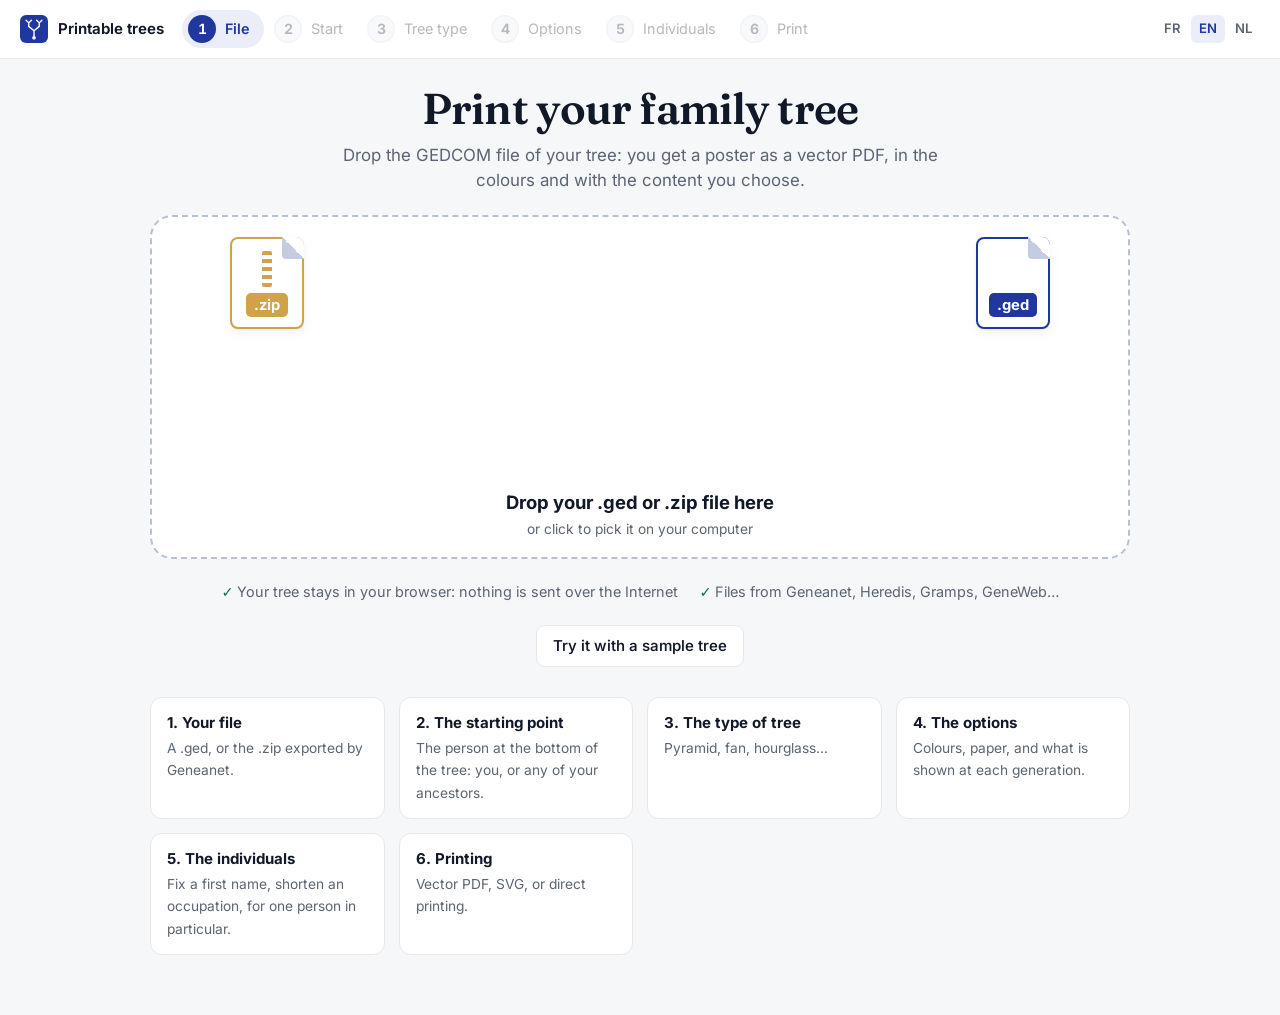
==== commit b6a68f53: "Publication depuis gedcom-print-src ici-be/gedcom-print-src@9cbb8a9d4c87fcac7fb133c012466536e88f8320" ====
--- a/index.html
+++ b/index.html
@@ -4,37 +4,12 @@
     <meta charset="UTF-8" />
     <meta name="viewport" content="width=device-width, initial-scale=1, viewport-fit=cover" />
     <meta name="theme-color" content="#1f379f" />
-    <meta name="description" content="Imprimer son arbre généalogique à partir d’un fichier GEDCOM : éventail, pyramide, sablier, arbre du couple. Rien n’est envoyé sur Internet." />
+    <meta name="description" content="Imprimer son arbre généalogique à partir d’un fichier GEDCOM : pyramide, éventail, sablier. PDF vectoriel, nombreuses couleurs et langues. Rien n’est envoyé sur Internet." />
     <link rel="icon" href="./icon.svg" type="image/svg+xml" />
-    <link rel="apple-touch-icon" href="./icon-192.png" />
-    <meta name="robots" content="index, follow" />
-    <title>Imprimer son arbre généalogique · Lignées</title>
-    <link rel="canonical" href="https://ici.be/gedcom-print/" />
-    <link rel="alternate" hreflang="fr-BE" href="https://ici.be/gedcom-print/print+fr-be/" />
-    <link rel="alternate" hreflang="en-GB" href="https://ici.be/gedcom-print/print+en-gb/" />
-    <link rel="alternate" hreflang="nl-BE" href="https://ici.be/gedcom-print/print+nl-be/" />
-    <link rel="alternate" hreflang="x-default" href="https://ici.be/gedcom-print/" />
-    <meta property="og:type" content="website" />
-    <meta property="og:site_name" content="Lignées" />
-    <meta property="og:title" content="Imprimer son arbre généalogique · Lignées" />
-    <meta property="og:description" content="Imprimer son arbre généalogique à partir d’un fichier GEDCOM : éventail, pyramide, sablier, arbre du couple. Rien n’est envoyé sur Internet." />
-    <meta property="og:url" content="https://ici.be/gedcom-print/" />
-    <meta property="og:locale" content="fr_BE" />
-    <meta property="og:locale:alternate" content="fr_BE" />
-    <meta property="og:locale:alternate" content="en_GB" />
-    <meta property="og:locale:alternate" content="nl_BE" />
-    <meta property="og:image" content="https://ici.be/gedcom-print/partage-print-fr.png" />
-    <meta property="og:image:width" content="1200" />
-    <meta property="og:image:height" content="630" />
-    <meta property="og:image:alt" content="Un éventail de huit générations d’ancêtres, teinté selon les provinces de naissance." />
-    <meta name="twitter:card" content="summary_large_image" />
-    <meta name="twitter:title" content="Imprimer son arbre généalogique · Lignées" />
-    <meta name="twitter:description" content="Imprimer son arbre généalogique à partir d’un fichier GEDCOM : éventail, pyramide, sablier, arbre du couple. Rien n’est envoyé sur Internet." />
-    <meta name="twitter:image" content="https://ici.be/gedcom-print/partage-print-fr.png" />
-    <script type="module" crossorigin src="./assets/jsxRuntime-CO14URlN.js"></script>
-    <script type="module" crossorigin src="./assets/main-Bx2-SzTo.js"></script>
-    <link rel="stylesheet" crossorigin href="./assets/main-BFWq1Lyw.css">
-  <link rel="manifest" href="./manifest.webmanifest"></head>
+    <title>Imprimer son arbre généalogique</title>
+    <script type="module" crossorigin src="./assets/index-VYJFYdnl.js"></script>
+    <link rel="stylesheet" crossorigin href="./assets/index-C0yb7LeR.css">
+  </head>
   <body>
     <div id="app"></div>
   </body>
--- a/assets/index-C0yb7LeR.css
+++ b/assets/index-C0yb7LeR.css
@@ -0,0 +1 @@
+@font-face{font-family:Inter Variable;font-style:normal;font-display:swap;font-weight:100 900;src:url(./inter-cyrillic-ext-wght-normal-BOeWTOD4.woff2)format("woff2-variations");unicode-range:U+460-52F,U+1C80-1C8A,U+20B4,U+2DE0-2DFF,U+A640-A69F,U+FE2E-FE2F}@font-face{font-family:Inter Variable;font-style:normal;font-display:swap;font-weight:100 900;src:url(./inter-cyrillic-wght-normal-DqGufNeO.woff2)format("woff2-variations");unicode-range:U+301,U+400-45F,U+490-491,U+4B0-4B1,U+2116}@font-face{font-family:Inter Variable;font-style:normal;font-display:swap;font-weight:100 900;src:url(./inter-greek-ext-wght-normal-DlzME5K_.woff2)format("woff2-variations");unicode-range:U+1F??}@font-face{font-family:Inter Variable;font-style:normal;font-display:swap;font-weight:100 900;src:url(./inter-greek-wght-normal-CkhJZR-_.woff2)format("woff2-variations");unicode-range:U+370-377,U+37A-37F,U+384-38A,U+38C,U+38E-3A1,U+3A3-3FF}@font-face{font-family:Inter Variable;font-style:normal;font-display:swap;font-weight:100 900;src:url(./inter-vietnamese-wght-normal-CBcvBZtf.woff2)format("woff2-variations");unicode-range:U+102-103,U+110-111,U+128-129,U+168-169,U+1A0-1A1,U+1AF-1B0,U+300-301,U+303-304,U+308-309,U+323,U+329,U+1EA0-1EF9,U+20AB}@font-face{font-family:Inter Variable;font-style:normal;font-display:swap;font-weight:100 900;src:url(./inter-latin-ext-wght-normal-DO1Apj_S.woff2)format("woff2-variations");unicode-range:U+100-2BA,U+2BD-2C5,U+2C7-2CC,U+2CE-2D7,U+2DD-2FF,U+304,U+308,U+329,U+1D00-1DBF,U+1E00-1E9F,U+1EF2-1EFF,U+2020,U+20A0-20AB,U+20AD-20C0,U+2113,U+2C60-2C7F,U+A720-A7FF}@font-face{font-family:Inter Variable;font-style:normal;font-display:swap;font-weight:100 900;src:url(./inter-latin-wght-normal-Dx4kXJAl.woff2)format("woff2-variations");unicode-range:U+??,U+131,U+152-153,U+2BB-2BC,U+2C6,U+2DA,U+2DC,U+304,U+308,U+329,U+2000-206F,U+20AC,U+2122,U+2191,U+2193,U+2212,U+2215,U+FEFF,U+FFFD}@font-face{font-family:Fraunces;font-style:normal;font-display:swap;font-weight:400;src:url(./fraunces-latin-400-normal-6IfK1voy.woff2)format("woff2"),url(./fraunces-latin-400-normal-NUPT2cO8.woff)format("woff")}@font-face{font-family:Fraunces;font-style:normal;font-display:swap;font-weight:500;src:url(./fraunces-latin-500-normal-DnGCNyPD.woff2)format("woff2"),url(./fraunces-latin-500-normal-BTR4KCeb.woff)format("woff")}@font-face{font-family:Fraunces;font-style:normal;font-display:swap;font-weight:600;src:url(./fraunces-latin-600-normal-BFCDtZfi.woff2)format("woff2"),url(./fraunces-latin-600-normal-DL5QCzvS.woff)format("woff")}@font-face{font-family:Fira Sans Condensed;font-style:normal;font-display:swap;font-weight:400;src:url(./fira-sans-condensed-latin-400-normal-BmvZHCvU.woff2)format("woff2"),url(./fira-sans-condensed-latin-400-normal-DUDySaEU.woff)format("woff")}@font-face{font-family:Fira Sans Condensed;font-style:italic;font-display:swap;font-weight:400;src:url(./fira-sans-condensed-latin-400-italic-Dzr_6KAE.woff2)format("woff2"),url(./fira-sans-condensed-latin-400-italic-BADzJqQw.woff)format("woff")}@font-face{font-family:Fira Sans Condensed;font-style:normal;font-display:swap;font-weight:500;src:url(./fira-sans-condensed-latin-500-normal-B1UMRPS4.woff2)format("woff2"),url(./fira-sans-condensed-latin-500-normal-BbCxD8sU.woff)format("woff")}@font-face{font-family:Fira Sans Condensed;font-style:normal;font-display:swap;font-weight:600;src:url(./fira-sans-condensed-latin-600-normal-CdJSnjCb.woff2)format("woff2"),url(./fira-sans-condensed-latin-600-normal-BqwbndUu.woff)format("woff")}:root{--bg:#f6f7f9;--panel:#fff;--panel-2:#f1f3f6;--fg:#111827;--muted:#5b6472;--line:#e4e7ec;--accent:#1f379f;--accent-fg:#fff;--accent-bg:#ebeef9;--ok:#146c43;--ok-bg:#e3f4ea;--mid:#8a5300;--mid-bg:#fdf0d5;--ko:#b42318;--ko-bg:#fde8e6;--orange:#e0612b;--shadow:0 1px 2px #1018280f, 0 4px 12px #1018280d;--display:"Inter Variable", system-ui, sans-serif;--serif:"Fraunces", Georgia, serif;--radius:12px;--lightningcss-light:initial;--lightningcss-dark: ;color-scheme:light}@media (prefers-color-scheme:dark){:root:not([data-theme=light]){--bg:#0f1115;--panel:#171a21;--panel-2:#1f232c;--fg:#e6e8ee;--muted:#9aa3b2;--line:#2a2f3a;--accent:#8fa2ff;--accent-fg:#0b1020;--accent-bg:#1d2547;--ok:#6fd49b;--ok-bg:#12301f;--mid:#ffc76e;--mid-bg:#3a2d12;--ko:#ff978a;--ko-bg:#3d1c18;--shadow:0 1px 2px #00000059;--lightningcss-light: ;--lightningcss-dark:initial;color-scheme:dark}}*{box-sizing:border-box}html,body{min-height:100%;margin:0}body{background:var(--bg);color:var(--fg);font:15px/1.5 var(--display);-webkit-font-smoothing:antialiased}h1,h2,h3{letter-spacing:-.01em;margin:0;line-height:1.2}h1{font-size:2.1rem}h2{font-size:1.25rem}h3{font-size:1rem}p{margin:0}a{color:var(--accent)}button,select,input{font:inherit;color:inherit}.aide{color:var(--muted);font-size:.86rem}.mut{color:var(--muted)}.sr{clip:rect(0 0 0 0);white-space:nowrap;width:1px;height:1px;position:absolute;overflow:hidden}.bandeau{z-index:20;background:var(--panel);border-bottom:1px solid var(--line);align-items:center;gap:18px;padding:10px 20px;display:flex;position:sticky;top:0}.marque{color:inherit;white-space:nowrap;align-items:center;gap:10px;font-weight:650;text-decoration:none;display:flex}.marque img{width:28px;height:28px}.etapes{scrollbar-width:none;flex:1;gap:4px;margin:0;padding:0;list-style:none;display:flex;overflow-x:auto}.etapes li>a,.etapes li>span{color:var(--muted);white-space:nowrap;border-radius:999px;align-items:center;gap:9px;padding:5px 14px 5px 6px;font-size:.9rem;text-decoration:none;transition:background .15s,color .15s;display:flex}.etapes .num{background:var(--panel-2);width:28px;height:28px;box-shadow:inset 0 0 0 1.5px var(--line);font-variant-numeric:tabular-nums;color:var(--muted);border-radius:50%;flex:none;justify-content:center;align-items:center;padding:0;font-size:.88rem;font-weight:650;line-height:1;display:inline-flex}.etapes li>a:hover{background:var(--panel-2);color:var(--fg)}.etapes .courante{background:var(--accent-bg);color:var(--accent);font-weight:600}.etapes .courante .num{background:var(--accent);box-shadow:none;color:var(--accent-fg)}.etapes .faite .num{background:var(--ok-bg);box-shadow:inset 0 0 0 1.5px var(--ok);color:var(--ok);font-size:.95rem}.etapes .bloquee{opacity:.45;cursor:default}.langues{gap:2px;display:flex}.langues button{cursor:pointer;color:var(--muted);background:0 0;border:0;border-radius:6px;padding:4px 8px;font-size:.82rem;font-weight:600}.langues button[aria-pressed=true]{background:var(--accent-bg);color:var(--accent)}main{padding:24px 20px 60px}.page{max-width:1100px;margin:0 auto}.btn{border:1px solid var(--line);background:var(--panel);cursor:pointer;color:var(--fg);border-radius:9px;justify-content:center;align-items:center;gap:8px;padding:9px 16px;font-weight:550;text-decoration:none;display:inline-flex}.btn:hover{background:var(--panel-2)}.btn.primaire{background:var(--accent);border-color:var(--accent);color:var(--accent-fg)}.btn.primaire:hover{filter:brightness(1.1)}.btn.petit{padding:5px 10px;font-size:.86rem}.btn[aria-pressed=true]{border-color:var(--accent);background:var(--accent-bg);color:var(--accent)}.btn:disabled{opacity:.5;cursor:default}.btn.lien{color:var(--accent);background:0 0;border:0;padding:4px 6px}input[type=text],input[type=search],input[type=number],select{border:1px solid var(--line);background:var(--panel);border-radius:8px;width:100%;padding:7px 10px}input:focus-visible,select:focus-visible,button:focus-visible,a:focus-visible,[tabindex]:focus-visible{outline:2px solid var(--accent);outline-offset:1px}label.champ{gap:4px;font-size:.88rem;display:grid}label.champ>span:first-child{font-weight:600}.case{cursor:pointer;align-items:center;gap:8px;display:flex}.case input{width:16px;height:16px;accent-color:var(--accent)}.nav-bas{justify-content:space-between;gap:12px;margin-top:28px;display:flex}.accueil{text-align:center;gap:22px;max-width:980px;margin:0 auto;display:grid}.accueil h1{font-family:var(--serif);letter-spacing:-.02em;font-size:clamp(1.9rem,4vw,2.7rem);font-weight:600}.accueil .sous{color:var(--muted);max-width:640px;margin:8px auto 0;font-size:1.05rem}.depot{background:var(--panel);cursor:pointer;border:2.5px dashed #b7bfd6;border-radius:22px;padding:0;transition:border-color .2s,background .2s,box-shadow .2s;display:block;position:relative;overflow:hidden}.depot:hover,.depot.survol{border-color:var(--accent);background:var(--accent-bg);box-shadow:var(--shadow)}.depot input{opacity:0;cursor:pointer;width:100%;height:100%;position:absolute;inset:0}.scene{height:340px;position:relative}.scene .consigne{pointer-events:none;gap:2px;display:grid;position:absolute;bottom:18px;left:0;right:0}.scene .consigne strong{font-size:1.15rem}.fichier{width:74px;height:92px;box-shadow:var(--shadow);color:#fff;z-index:3;background:#fff;border:2px solid #c5cbe0;border-radius:8px;align-content:end;justify-items:center;padding-bottom:10px;font-size:.92rem;font-weight:700;display:grid;position:absolute}.fichier:before{content:"";background:linear-gradient(225deg, var(--panel) 50%, #c5cbe0 50%);border-radius:0 8px 0 4px;width:22px;height:22px;position:absolute;top:-2px;right:-2px}.fichier.zip{background:#fff;border-color:#d0a24a;animation:9s infinite tombe-zip;top:20px;left:8%}.fichier.zip:after{content:"";background:repeating-linear-gradient(#d0a24a 0 4px,#fff 4px 8px);border-radius:2px;width:10px;height:36px;margin-left:-5px;position:absolute;top:12px;left:50%}.fichier.ged{border-color:var(--accent);animation:9s infinite tombe-ged;top:20px;right:8%}.fichier span{background:#d0a24a;border-radius:5px;padding:1px 8px}.fichier.ged span{background:var(--accent)}.graphiques{justify-content:center;gap:14px;padding:0 14px;display:flex;position:absolute;top:40px;left:0;right:0}.graphiques .carte{border:1px solid var(--line);opacity:0;background:#fff;border-radius:12px;flex:none;width:190px;animation:9s infinite sort;overflow:hidden;transform:translateY(70px)scale(.6);box-shadow:0 6px 22px #1f379f2e}.graphiques .carte:nth-child(2){animation-delay:.25s}.graphiques .carte:nth-child(3){animation-delay:.5s}.graphiques .carte:nth-child(4){animation-delay:.75s}.graphiques svg{width:100%;height:auto;display:block}.graphiques .carte b{color:var(--muted);text-align:left;padding:5px 8px 7px;font-size:.78rem;font-weight:600;display:block}@keyframes tombe-zip{0%,6%{opacity:0;transform:translate(-20px,-30px)rotate(-14deg)scale(1)}14%{opacity:1;transform:translate(0)rotate(-8deg)scale(1)}34%{opacity:1;transform:translate(150%,70px)rotate(4deg)scale(.9)}42%,to{opacity:0;transform:translate(260%,110px)rotate(0)scale(.4)}}@keyframes tombe-ged{0%,10%{opacity:0;transform:translate(20px,-30px)rotate(14deg)scale(1)}18%{opacity:1;transform:translate(0)rotate(8deg)scale(1)}38%{opacity:1;transform:translate(-150%,70px)rotate(-4deg)scale(.9)}46%,to{opacity:0;transform:translate(-260%,110px)rotate(0)scale(.4)}}@keyframes sort{0%,44%{opacity:0;transform:translateY(70px)scale(.6)}54%{opacity:1;transform:translateY(0)scale(1.04)}58%{transform:translateY(0)scale(1)}90%{opacity:1;transform:translateY(0)scale(1)}to{opacity:0;transform:translateY(-14px)scale(1)}}@media (prefers-reduced-motion:reduce){.fichier.zip,.fichier.ged{opacity:1;animation:none;top:40px;transform:none}.fichier.zip{left:3%}.fichier.ged{right:3%}.graphiques .carte{opacity:1;animation:none;transform:none}}@media (width<=860px){.graphiques .carte:nth-child(n+3),.fichier{display:none}.scene{height:300px}}.confiance{color:var(--muted);flex-wrap:wrap;justify-content:center;gap:8px 22px;font-size:.9rem;display:flex}.confiance span:before{content:"✓ ";color:var(--ok);font-weight:700}.erreur{background:var(--ko-bg);color:var(--ko);text-align:left;border-radius:10px;padding:10px 14px}.reprise{background:var(--panel);border:1px solid var(--line);border-radius:var(--radius);text-align:left;justify-content:space-between;align-items:center;gap:12px;padding:14px 18px;display:flex}.etapes-presentation{text-align:left;grid-template-columns:repeat(auto-fit,minmax(210px,1fr));gap:14px;margin-top:8px;display:grid}.etapes-presentation li{background:var(--panel);border:1px solid var(--line);border-radius:var(--radius);padding:14px 16px;list-style:none}.etapes-presentation ol{margin:0;padding:0;display:contents}.etapes-presentation b{margin-bottom:2px;display:block}.depart{grid-template-columns:minmax(300px,1fr) minmax(300px,1fr);align-items:start;gap:24px;display:grid}.depart-gauche{gap:24px;min-width:0;display:grid}.apercu-depart{justify-items:center;position:sticky;top:70px}.mini-eventail{text-align:center;justify-items:center;gap:8px;width:100%;display:grid}.mini-eventail svg{width:100%;max-width:460px;height:auto}.carte-panel{background:var(--panel);border:1px solid var(--line);border-radius:var(--radius);box-shadow:var(--shadow);gap:12px;padding:16px 18px;display:grid}.liste-personnes{border:1px solid var(--line);border-radius:10px;max-height:calc(11rem + 2px);margin:0;padding:0;list-style:none;overflow-y:auto}.liste-personnes li button{text-align:left;border:0;border-bottom:1px solid var(--line);background:var(--panel);cursor:pointer;grid-template-columns:1fr auto;align-items:center;gap:2px 10px;width:100%;min-height:2.75rem;padding:8px 12px;display:grid}.liste-personnes li:last-child button{border-bottom:0}.liste-personnes li button:hover{background:var(--panel-2)}.liste-personnes li button[aria-pressed=true]{background:var(--accent-bg)}.liste-personnes .petit{color:var(--muted);font-size:.82rem}.etiquette{background:var(--panel-2);color:var(--muted);font-variant-numeric:tabular-nums;border-radius:999px;padding:1px 8px;font-size:.78rem;display:inline-block}.personne-choisie{background:var(--accent-bg);border-radius:10px;gap:6px;padding:12px 14px;display:grid}.personne-choisie strong{font-size:1.2rem;font-family:var(--serif);font-weight:600}.groupe-boutons{flex-wrap:wrap;gap:6px;display:flex}.types{grid-template-columns:repeat(auto-fill,minmax(250px,1fr));gap:16px;margin-top:18px;display:grid}.type{background:var(--panel);border:2px solid var(--line);border-radius:var(--radius);text-align:left;cursor:pointer;box-shadow:var(--shadow);gap:8px;padding:10px;display:grid}.type:hover:not(:disabled){border-color:#9aa8dd}.type[aria-pressed=true]{border-color:var(--accent);background:var(--accent-bg)}.type:disabled{opacity:.6;cursor:default;box-shadow:none}.type .feuille-mini{border:1px solid var(--line);background:#fff;border-radius:6px;overflow:hidden}.type .feuille-mini svg{width:100%;height:auto;display:block}.type .repere{text-transform:uppercase;letter-spacing:.08em;color:var(--muted);font-size:.74rem}.type .bientot{background:var(--mid-bg);color:var(--mid);border-radius:999px;justify-self:start;padding:1px 9px;font-size:.76rem;font-weight:600}.atelier{grid-template-columns:minmax(340px,470px) minmax(0,1fr);align-items:start;gap:20px;display:grid}.atelier.large{grid-template-columns:minmax(380px,700px) minmax(0,1fr)}.reglages{gap:14px;min-width:0;display:grid}.reglages>section{background:var(--panel);border:1px solid var(--line);border-radius:var(--radius);box-shadow:var(--shadow);gap:12px;padding:14px 16px;display:grid}.reglages h2{font-size:1rem}.grille-2{grid-template-columns:1fr 1fr;gap:10px 12px;display:grid}.apercu-colonne{gap:8px;display:grid;position:sticky;top:70px}.apercu{border-radius:var(--radius);background:#d9dde5;max-height:calc(100vh - 130px);padding:14px;overflow:auto;box-shadow:inset 0 1px 4px #0000001f}.apercu svg.feuille{background:#fff;width:100%;height:auto;display:block;box-shadow:0 2px 14px #00000038}.apercu.zoom svg.feuille{width:240%}.apercu.zoom{cursor:grab}.apercu.zoom.deplace{cursor:grabbing;-webkit-user-select:none;user-select:none}.apercu.zoom svg.feuille .zone{cursor:inherit}.apercu svg.feuille .zone{cursor:pointer}.apercu svg.feuille .zone:hover{fill:#e0612b1a}.barre-apercu{justify-content:space-between;align-items:center;gap:10px;display:flex}.familles{flex-wrap:wrap;gap:6px;margin-bottom:10px;display:flex}.themes{grid-template-columns:repeat(auto-fill,minmax(130px,1fr));gap:8px;display:grid}.theme{border:2px solid var(--line);background:var(--panel);cursor:pointer;text-align:left;border-radius:10px;gap:5px;padding:7px;font-size:.78rem;line-height:1.2;display:grid}.theme[aria-pressed=true]{border-color:var(--accent);background:var(--accent-bg)}.theme .pastilles{gap:3px;display:flex}.theme .pastilles i{border:2px solid;border-radius:4px;flex:1;height:18px}.tableau-gen{margin:0 -4px;overflow-x:auto}.tableau-gen table{border-collapse:collapse;width:100%;font-size:.82rem}.tableau-gen th,.tableau-gen td{text-align:center;border-bottom:1px solid var(--line);white-space:nowrap;padding:4px 2px}.tableau-gen th{color:var(--muted);vertical-align:bottom;white-space:normal;min-width:44px;font-size:.72rem;font-weight:600;line-height:1.15}.tableau-gen th.lib,.tableau-gen td.lib{text-align:left;white-space:normal;background:var(--panel);z-index:1;min-width:98px;padding-left:4px;position:sticky;left:0}.tableau-gen tr.toutes td.lib{background:var(--panel-2)}.tableau-gen td.lib small{color:var(--muted);font-size:.72rem;display:block}.tableau-gen tr.toutes td{background:var(--panel-2);font-weight:600}.tableau-gen select{width:auto;min-width:50px;max-width:96px;padding:3px 2px;font-size:.78rem}.pastille{border:1.5px solid var(--line);background:var(--panel);cursor:pointer;color:#0000;border-radius:6px;place-items:center;width:24px;height:24px;padding:0;font-size:.9rem;line-height:1;display:inline-grid}.pastille[aria-pressed=true]{background:var(--accent);border-color:var(--accent);color:var(--accent-fg)}.pastille.ecart{box-shadow:0 0 0 2px var(--mid-bg);border-color:var(--mid)}.pastille:disabled{opacity:.3;cursor:default;background:var(--panel-2)}.rapide{background:var(--panel-2);border-radius:10px;flex-wrap:wrap;align-items:center;gap:6px 8px;padding:10px 12px;font-size:.88rem;display:flex}.rapide select{width:auto;padding:4px 6px}.individus-liste{border:1px solid var(--line);border-radius:10px;max-height:250px;margin:0;padding:0;list-style:none;overflow:auto}.individus-liste button{text-align:left;border:0;border-bottom:1px solid var(--line);background:var(--panel);cursor:pointer;align-items:center;gap:8px;width:100%;padding:6px 10px;font-size:.88rem;display:flex}.individus-liste button:hover{background:var(--panel-2)}.individus-liste button[aria-current=true]{background:var(--accent-bg)}.individus-liste .nom{text-overflow:ellipsis;white-space:nowrap;flex:1;min-width:0;overflow:hidden}.individus-liste .modif{background:var(--orange);border-radius:50%;flex:none;width:8px;height:8px}.editeur{gap:10px;display:grid}.editeur .rang{grid-template-columns:120px 1fr;align-items:center;gap:8px;font-size:.88rem;display:grid}.editeur .rang>span{color:var(--muted)}.editeur .rang.change>span{color:var(--orange);font-weight:600}.editeur .rang input.modifie{border-color:var(--orange);background:#fff7f2}@media (prefers-color-scheme:dark){.editeur .rang input.modifie{background:#2b1d15}}.editeur .reel{color:var(--muted);grid-column:2;margin-top:-4px;font-size:.78rem}.sous-titre{text-transform:uppercase;letter-spacing:.08em;color:var(--muted);margin-top:4px;font-size:.78rem;font-weight:650}.sorties{gap:10px;display:grid}.sortie{text-align:left;border:1px solid var(--line);background:var(--panel);cursor:pointer;border-radius:10px;grid-template-columns:auto 1fr;align-items:center;gap:2px 12px;width:100%;padding:12px 14px;display:grid}.sortie:hover:not(:disabled){background:var(--panel-2)}.sortie.primaire{background:var(--accent);color:var(--accent-fg);border-color:var(--accent)}.sortie.primaire:hover:not(:disabled){background:var(--accent);filter:brightness(1.12)}.sortie .ico{grid-row:span 2;font-size:1.4rem}.sortie small{opacity:.8}.sortie:disabled{opacity:.6;cursor:progress}.feuille text{fill:#1f2523;font-family:Fira Sans Condensed,GP Symboles,Arial Narrow,sans-serif}.feuille .pn,.feuille .disp{font-family:Fraunces,GP Symboles,Georgia,serif;font-weight:500}.feuille .nm{letter-spacing:.04em;font-weight:600}.feuille .ns,.feuille .mt,.feuille.italiques .nd{fill:#646b67;font-style:italic}.feuille .so{fill:#a07424;font-size:.8em;font-weight:600}.feuille .lieu{letter-spacing:.07em;font-weight:500}.feuille .cap{letter-spacing:.16em;font-weight:500}.feuille .mut{fill:#646b67}.feuille .fr{fill:#4e5552;font-style:italic}.feuille .an{font-variant-numeric:tabular-nums;font-weight:600}.feuille .mar{paint-order:stroke;stroke:#fff;stroke-width:3px;stroke-linejoin:round}@font-face{font-family:GP Symboles;src:url(../polices/GPSymboles.ttf)format("truetype")}@media (width<=980px){.atelier,.depart{grid-template-columns:1fr}.apercu-colonne{position:static}.apercu{max-height:none}.bandeau{flex-wrap:wrap;gap:8px 12px}.etapes{flex-basis:100%;order:3}}@media print{body{background:#fff}.bandeau,.reglages,.barre-apercu,.nav-bas,.depart,.types,.accueil,.no-print{display:none!important}main{padding:0}.page,.atelier{margin:0;display:block;max-width:none!important}.apercu-colonne{position:static}.apercu{max-height:none;box-shadow:none;background:0 0;border-radius:0;padding:0;overflow:visible}.apercu svg.feuille,.apercu.zoom svg.feuille{width:100%;height:100vh;box-shadow:none}.apercu .interactif,.apercu .choisie{display:none}}.titre-bloc{justify-content:space-between;align-items:center;gap:12px;display:flex}.titre-bloc .case{margin:0;font-size:.86rem}.cadrage-photo{align-items:flex-start;gap:12px;display:flex}.cadrage-photo svg{cursor:grab;touch-action:none;outline-offset:2px;background:var(--panel-2);border-radius:4px;flex:none}.cadrage-photo svg:active{cursor:grabbing}.titre-align{align-items:center;gap:8px;display:flex}.titre-align input{flex:1;min-width:0}.groupe-boutons-align{border:1px solid var(--line);background:var(--panel);border-radius:8px;flex:none;display:inline-flex;overflow:hidden}.bouton-align{width:32px;height:34px;color:var(--muted);cursor:pointer;background:0 0;border:none;justify-content:center;align-items:center;padding:0;display:inline-flex}.bouton-align:hover{color:var(--fg);background:var(--panel-2)}.bouton-align.actif{background:var(--accent);color:var(--accent-fg)}.bouton-align+.bouton-align{border-left:1px solid var(--line)}.depot.charge{cursor:progress;border-style:solid;border-color:var(--accent);background:linear-gradient(110deg, var(--accent-bg) 30%, #fff 50%, var(--accent-bg) 70%) 0 0 / 250% 100%;animation:1.4s linear infinite balayage,.5s ease-in-out infinite vibre}.depot.charge input{pointer-events:none}.charge .fichier{z-index:6;top:84px}.charge .fichier.zip{margin-left:-37px;animation:1.3s cubic-bezier(.5,0,.8,.4) infinite aspire-zip;left:50%}.charge .fichier.ged{margin-left:-37px;animation:1.3s cubic-bezier(.5,0,.8,.4) .65s infinite aspire-ged;left:50%;right:auto}.charge .graphiques{padding:0;display:block;top:50px}.charge .graphiques .carte{opacity:1;width:130px;margin-left:-65px;animation:3.2s linear infinite orbite;position:absolute;top:0;left:50%;transform:none}.charge .graphiques .carte:nth-child(2){animation-delay:-.8s}.charge .graphiques .carte:nth-child(3){animation-delay:-1.6s}.charge .graphiques .carte:nth-child(4){animation-delay:-2.4s}.tourbillon{display:none}.charge .tourbillon{z-index:4;width:0;height:0;display:block;position:absolute;top:130px;left:50%}.tourbillon i{border:4px solid #0000;border-top-color:var(--accent);border-right-color:#d0a24a;border-radius:50%;width:90px;height:90px;animation:.9s linear infinite tourne;position:absolute;top:-45px;left:-45px}.tourbillon i:nth-child(2){border-top-color:#d0a24a;border-right-color:var(--accent);width:60px;height:60px;animation-duration:.6s;animation-direction:reverse;top:-30px;left:-30px}.tourbillon i:nth-child(3){width:30px;height:30px;animation-duration:.4s;top:-15px;left:-15px}.charge .consigne{z-index:8}.barre{border:1px solid var(--line);background:#fff;border-radius:99px;width:min(320px,70%);height:8px;margin:6px auto 0;display:block;overflow:hidden}.barre i{background:repeating-linear-gradient(45deg, var(--accent) 0 8px, #5b74d6 8px 16px);border-radius:99px;width:40%;height:100%;animation:1.1s ease-in-out infinite alternate va-et-vient;display:block}@keyframes balayage{to{background-position:-250% 0}}@keyframes vibre{0%,to{transform:translate(0)rotate(0)}25%{transform:translate(-1.5px,1px)rotate(-.12deg)}75%{transform:translate(1.5px,-1px)rotate(.12deg)}}@keyframes tourne{to{transform:rotate(360deg)}}@keyframes va-et-vient{0%{margin-left:0}to{margin-left:60%}}@keyframes aspire-zip{0%{opacity:0;transform:translate(-380px,-70px)rotate(-30deg)scale(1.1)}15%{opacity:1}70%{opacity:1;transform:translate(-70px,14px)rotate(300deg)scale(.55)}to{opacity:0;transform:translateY(20px)rotate(560deg)scale(0)}}@keyframes aspire-ged{0%{opacity:0;transform:translate(380px,-70px)rotate(30deg)scale(1.1)}15%{opacity:1}70%{opacity:1;transform:translate(70px,14px)rotate(-300deg)scale(.55)}to{opacity:0;transform:translateY(20px)rotate(-560deg)scale(0)}}@keyframes orbite{0%{z-index:5;transform:translate(300px)rotate(8deg)scale(.82)}12.5%{z-index:8;transform:translate(212px,49px)rotate(5.7deg)scale(.98)}25%{z-index:10;transform:translateY(70px)rotate(0)scale(1.04)}37.5%{z-index:8;transform:translate(-212px,49px)rotate(-5.7deg)scale(.98)}50%{z-index:5;transform:translate(-300px)rotate(-8deg)scale(.82)}62.5%{z-index:1;transform:translate(-212px,-49px)rotate(-5.7deg)scale(.66)}75%{z-index:0;transform:translateY(-70px)rotate(0)scale(.6)}87.5%{z-index:1;transform:translate(212px,-49px)rotate(5.7deg)scale(.66)}to{z-index:4;transform:translate(300px)rotate(8deg)scale(.82)}}@media (prefers-reduced-motion:reduce){.depot.charge{animation:none}.charge .fichier,.charge .tourbillon i,.charge .graphiques .carte,.barre i{animation-duration:6s}}@media (width<=860px){.charge .graphiques .carte:nth-child(n+3),.charge .fichier{display:block}.charge .graphiques .carte{width:110px;margin-left:-55px}}
